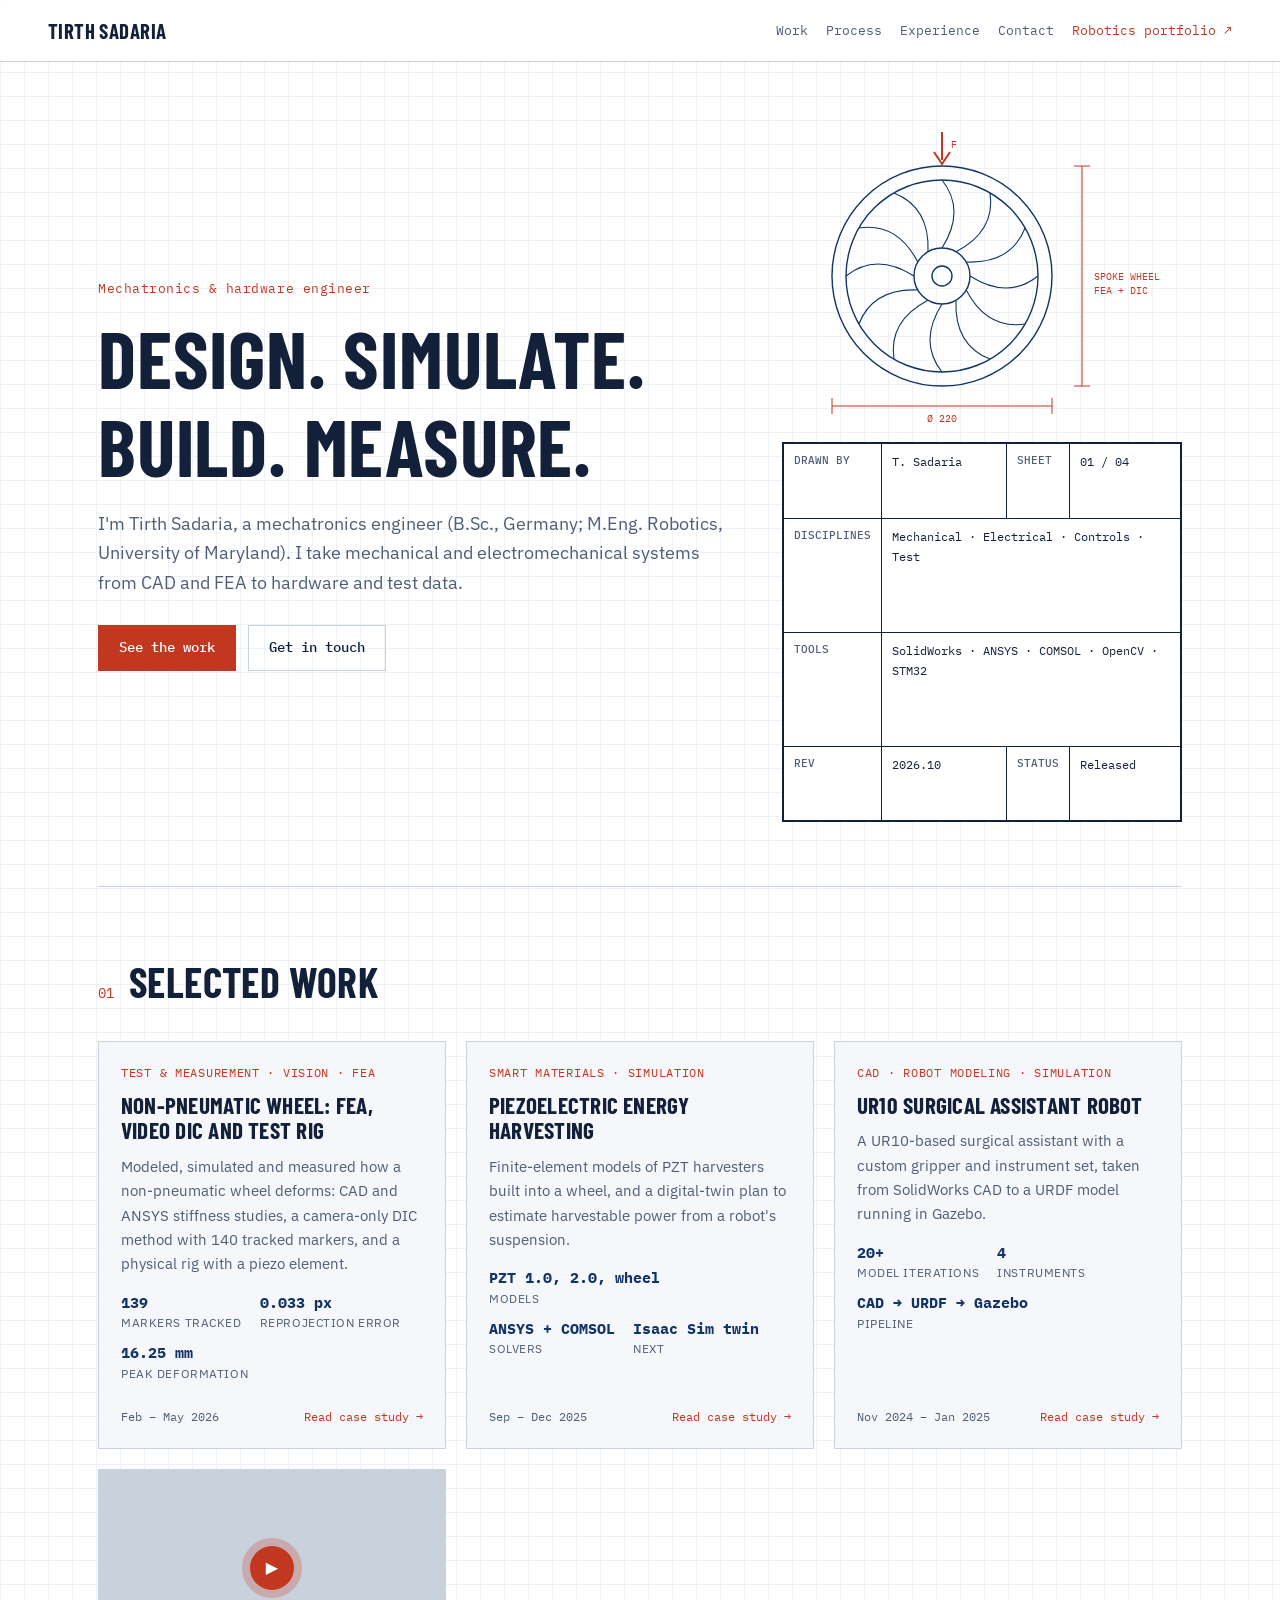
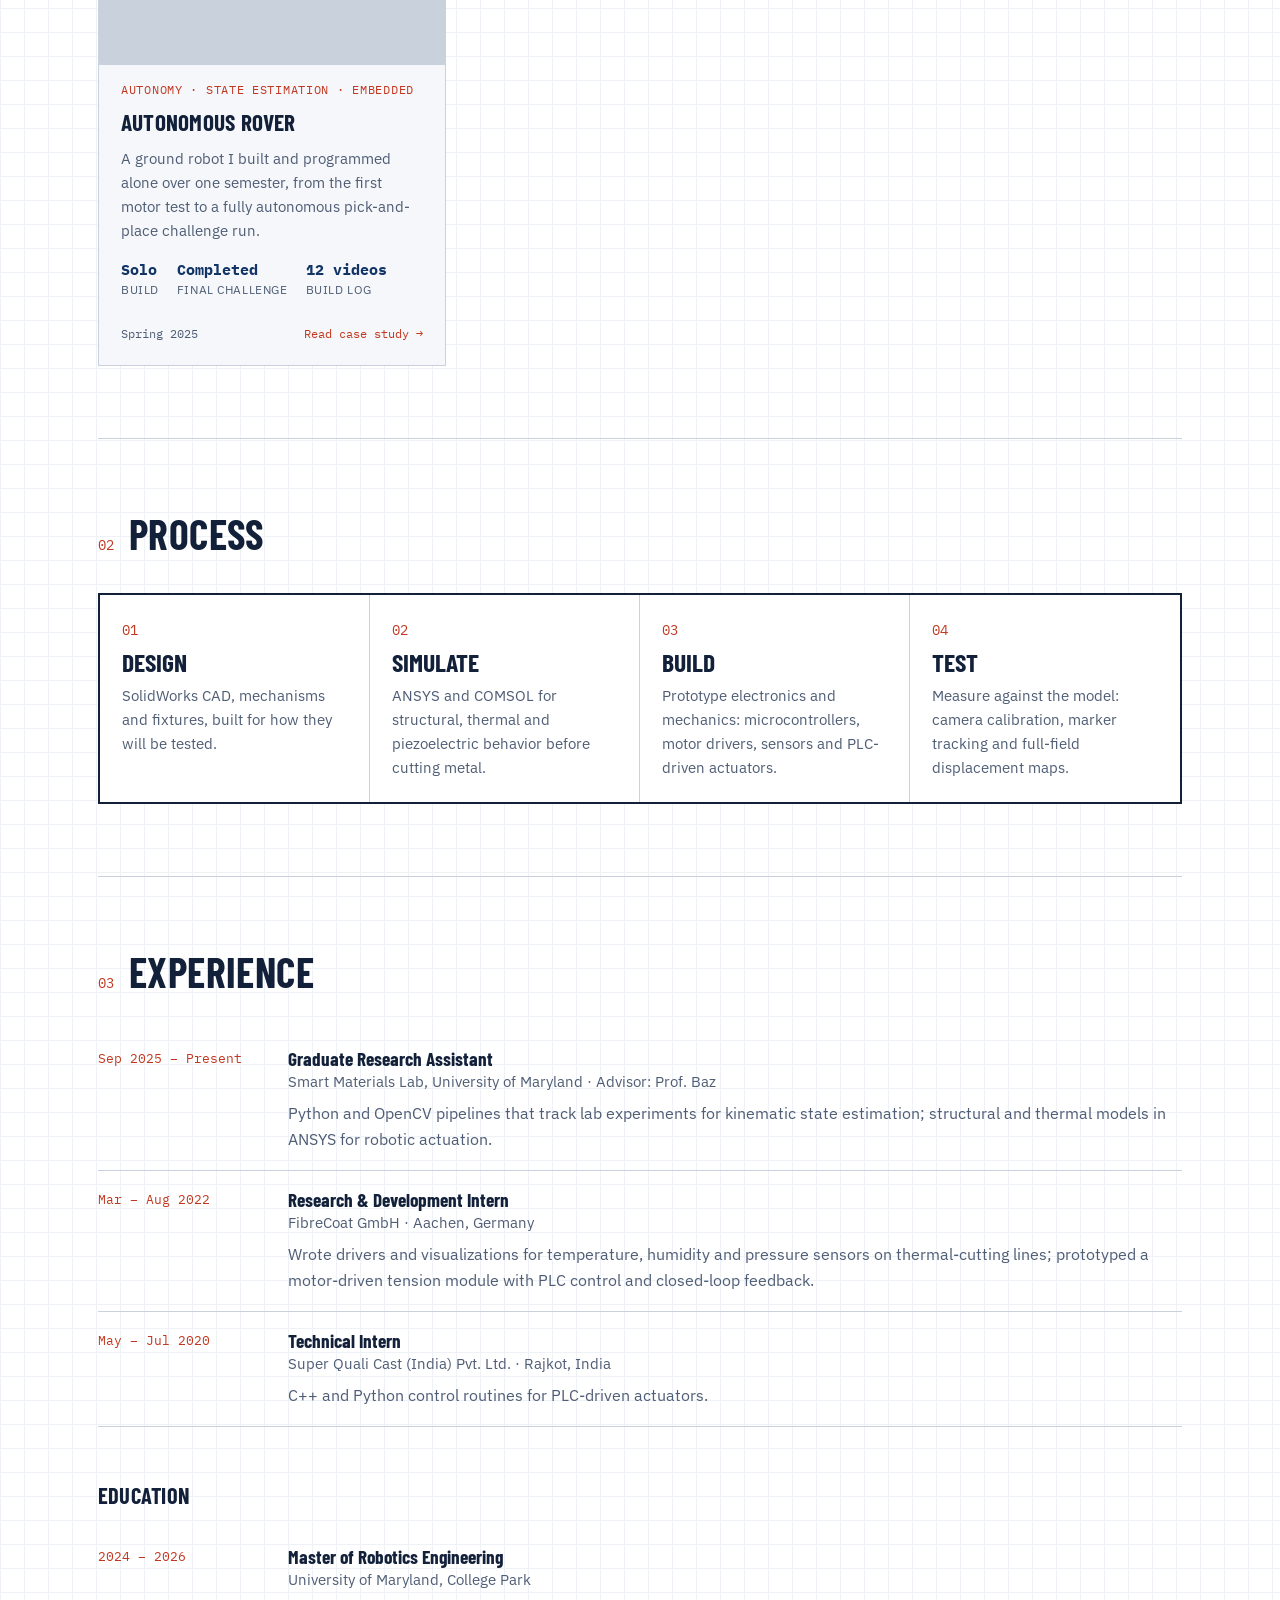
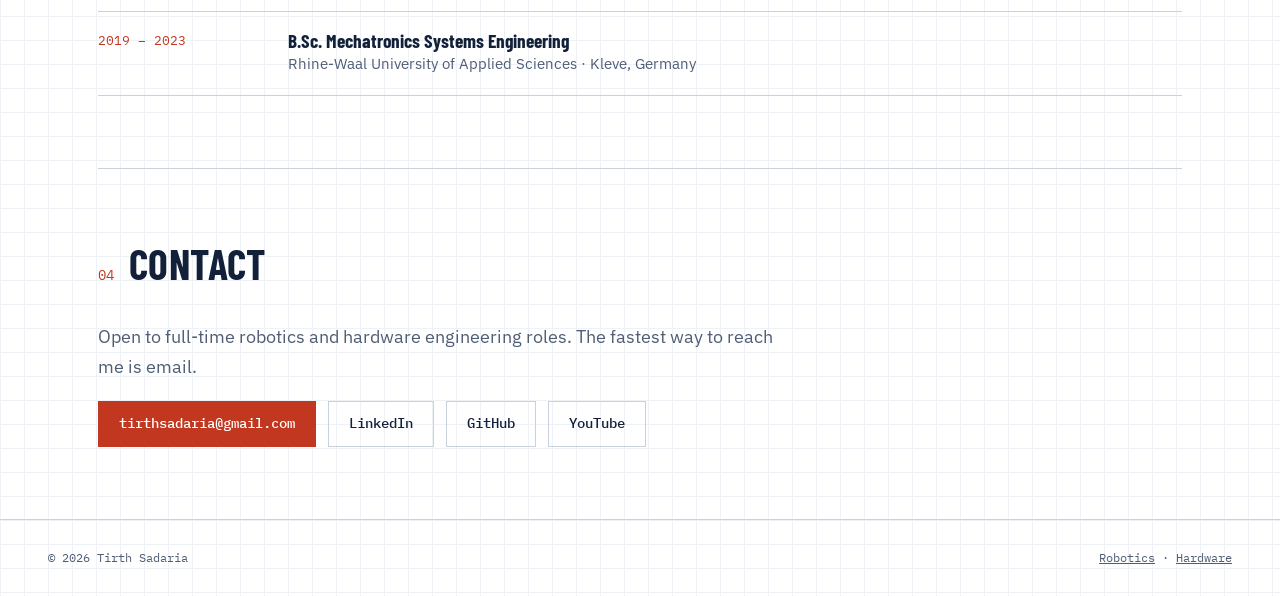
==== hardware/index.html @ b054f1eb "Launch robotics and hardware portfolio site Co-Authored-By: Claude Opus 5.5 (1M context) <noreply@an" ====
<!doctype html>
<html lang="en"><head><meta charset="utf-8"><meta name="viewport" content="width=device-width,initial-scale=1">
<title>Tirth Sadaria · Hardware Portfolio</title><meta name="description" content="Hardware portfolio of Tirth Sadaria: CAD, FEA, embedded systems, test and measurement.">
<meta property="og:title" content="Tirth Sadaria · Hardware Portfolio"><meta property="og:description" content="Hardware portfolio of Tirth Sadaria: CAD, FEA, embedded systems, test and measurement.">
<link rel="preconnect" href="https://fonts.googleapis.com"><link rel="preconnect" href="https://fonts.gstatic.com" crossorigin><link href="https://fonts.googleapis.com/css2?family=Space+Grotesk:wght@400;500;700&family=JetBrains+Mono:wght@400;500&family=Barlow+Condensed:wght@500;600;700&family=IBM+Plex+Sans:wght@400;500;600&family=IBM+Plex+Mono:wght@400;500&display=swap" rel="stylesheet"><link rel="stylesheet" href="../assets/site.css"></head>
<body class="t-h"><header class="nav"><a class="brand" href="../index.html">Tirth Sadaria</a><nav>
<a href="#work">Work</a><a href="#process">Process</a><a href="#experience">Experience</a><a href="#contact">Contact</a>
<a class="switch" href="../robotics/index.html">Robotics portfolio ↗</a></nav></header>
<main><section class="hero h-hero"><div class="hero-in">
<p class="eyebrow">Mechatronics & hardware engineer</p>
<h1>Design. Simulate.<br>Build. Measure.</h1>
<p class="lede">I'm Tirth Sadaria, a mechatronics engineer (B.Sc., Germany; M.Eng. Robotics, University of Maryland). I take mechanical and electromechanical systems from CAD and FEA to hardware and test data.</p>
<div class="hero-cta"><a class="btn" href="#work">See the work</a><a class="btn ghost" href="#contact">Get in touch</a></div></div>
<div class="hw-side"><svg class="bp" viewBox="0 0 400 300" aria-hidden="true"><g class="bp-draw"><circle cx="160" cy="150" r="110"/><circle cx="160" cy="150" r="96"/><circle cx="160" cy="150" r="28"/><circle cx="160" cy="150" r="10"/><path d="M188.0 150.0 Q225.8 174.0 256.0 150.0"/><path d="M184.2 164.0 Q204.9 203.7 243.1 198.0"/><path d="M174.0 174.2 Q172.1 218.9 208.0 233.1"/><path d="M160.0 178.0 Q136.0 215.8 160.0 246.0"/><path d="M146.0 174.2 Q106.3 194.9 112.0 233.1"/><path d="M135.8 164.0 Q91.1 162.1 76.9 198.0"/><path d="M132.0 150.0 Q94.2 126.0 64.0 150.0"/><path d="M135.8 136.0 Q115.1 96.3 76.9 102.0"/><path d="M146.0 125.8 Q147.9 81.1 112.0 66.9"/><path d="M160.0 122.0 Q184.0 84.2 160.0 54.0"/><path d="M174.0 125.8 Q213.7 105.1 208.0 66.9"/><path d="M184.2 136.0 Q228.9 137.9 243.1 102.0"/></g><g class="bp-dim"><path d="M50 280 H270 M50 272 V288 M270 272 V288"/><text x="160" y="296">Ø 220</text><path d="M300 40 V260 M292 40 H308 M292 260 H308"/><text x="312" y="154">SPOKE WHEEL</text><text x="312" y="168">FEA + DIC</text></g><g class="bp-load"><path d="M160 6 V34 M152 26 L160 38 L168 26"/><text x="172" y="22">F</text></g></svg><table class="titleblock" aria-label="Drawing title block"><tr><th>Drawn by</th><td>T. Sadaria</td><th>Sheet</th><td>01 / 04</td></tr><tr><th>Disciplines</th><td colspan="3">Mechanical · Electrical · Controls · Test</td></tr><tr><th>Tools</th><td colspan="3">SolidWorks · ANSYS · COMSOL · OpenCV · STM32</td></tr><tr><th>Rev</th><td>2026.10</td><th>Status</th><td>Released</td></tr></table></div></section>
<section id="work" class="sec"><h2 class="sec-h"><span>01</span>Selected work</h2><div class="grid"><a class="card rv" href="../projects/wheel-deformation-dic/index.html"><span class="card-kicker">Test &amp; measurement · Vision · FEA</span>
<h3>Non-Pneumatic Wheel: FEA, Video DIC and Test Rig</h3><p>Modeled, simulated and measured how a non-pneumatic wheel deforms: CAD and ANSYS stiffness studies, a camera-only DIC method with 140 tracked markers, and a physical rig with a piezo element.</p><ul class="metrics"><li><b class="num">140</b><span>Markers tracked</span></li><li><b class="num">0.033 px</b><span>Reprojection error</span></li><li><b class="num">16.35 mm</b><span>Peak deformation</span></li></ul><span class="card-foot">Feb – May 2026 <i>Read case study →</i></span></a><a class="card rv" href="../projects/piezo-energy-harvesting/index.html"><span class="card-kicker">Smart materials · Simulation</span>
<h3>Piezoelectric Energy Harvesting</h3><p>Finite-element models of PZT harvesters built into a wheel, and a digital-twin plan to estimate harvestable power from a robot&#x27;s suspension.</p><ul class="metrics"><li><b class="num">PZT 1.0, 2.0, wheel</b><span>Models</span></li><li><b class="num">ANSYS + COMSOL</b><span>Solvers</span></li><li><b class="num">Isaac Sim twin</b><span>Next</span></li></ul><span class="card-foot">Sep – Dec 2025 <i>Read case study →</i></span></a><a class="card rv" href="../projects/ur10-surgical-robot/index.html"><span class="card-kicker">CAD · Robot modeling · Simulation</span>
<h3>UR10 Surgical Assistant Robot</h3><p>A UR10-based surgical assistant with a custom gripper and instrument set, taken from SolidWorks CAD to a URDF model running in Gazebo.</p><ul class="metrics"><li><b class="num">20+</b><span>Model iterations</span></li><li><b class="num">4</b><span>Instruments</span></li><li><b class="num">CAD → URDF → Gazebo</b><span>Pipeline</span></li></ul><span class="card-foot">Nov 2024 – Jan 2025 <i>Read case study →</i></span></a><a class="card rv" href="../projects/autonomous-rover/index.html"><span class="card-media"><img src="https://i.ytimg.com/vi/HJKSBHcZo70/hqdefault.jpg" alt="" loading="lazy" onerror="this.remove()"><span class="play sm" aria-hidden="true">▶</span></span><span class="card-kicker">Autonomy · State estimation · Embedded</span>
<h3>Autonomous Rover</h3><p>A ground robot I built and programmed alone over one semester, from the first motor test to a fully autonomous pick-and-place challenge run.</p><ul class="metrics"><li><b class="num">Solo</b><span>Build</span></li><li><b class="num">Completed</b><span>Final challenge</span></li><li><b class="num">12 videos</b><span>Build log</span></li></ul><span class="card-foot">Spring 2025 <i>Read case study →</i></span></a></div></section>
<section id="process" class="sec"><h2 class="sec-h"><span>02</span>Process</h2><ol class="process"><li><span class="step-n">01</span><h4>Design</h4><p>SolidWorks CAD, mechanisms and fixtures, built for how they will be tested.</p></li><li><span class="step-n">02</span><h4>Simulate</h4><p>ANSYS and COMSOL for structural, thermal and piezoelectric behavior before cutting metal.</p></li><li><span class="step-n">03</span><h4>Build</h4><p>Prototype electronics and mechanics: microcontrollers, motor drivers, sensors and PLC-driven actuators.</p></li><li><span class="step-n">04</span><h4>Test</h4><p>Measure against the model: camera calibration, marker tracking and full-field displacement maps.</p></li></ol></section>
<section id="experience" class="sec"><h2 class="sec-h"><span>03</span>Experience</h2><ol class="timeline"><li><span class="when">Sep 2025 – Present</span><div><h4>Graduate Research Assistant</h4><span class="org">Smart Materials Lab, University of Maryland · Advisor: Prof. Baz</span><p>Python and OpenCV pipelines that track lab experiments for kinematic state estimation; structural and thermal models in ANSYS for robotic actuation.</p></div></li><li><span class="when">Mar – Aug 2022</span><div><h4>Research &amp; Development Intern</h4><span class="org">FibreCoat GmbH · Aachen, Germany</span><p>Wrote drivers and visualizations for temperature, humidity and pressure sensors on thermal-cutting lines; prototyped a motor-driven tension module with PLC control and closed-loop feedback.</p></div></li><li><span class="when">May – Jul 2020</span><div><h4>Technical Intern</h4><span class="org">Super Quali Cast (India) Pvt. Ltd. · Rajkot, India</span><p>C++ and Python control routines for PLC-driven actuators.</p></div></li></ol><h3 class="sub-h">Education</h3><ol class="timeline"><li><span class="when">2024 – 2026</span><div><h4>Master of Robotics Engineering</h4><span class="org">University of Maryland, College Park</span></div></li><li><span class="when">2019 – 2023</span><div><h4>B.Sc. Mechatronics Systems Engineering</h4><span class="org">Rhine-Waal University of Applied Sciences · Kleve, Germany</span></div></li></ol></section>
<section id="contact" class="sec contact"><h2 class="sec-h"><span>04</span>Contact</h2>
<p class="lede">Open to full-time robotics and hardware engineering roles. The fastest way to reach me is email.</p>
<div class="contact-links"><a class="btn" href="mailto:tirthsadaria@gmail.com">tirthsadaria@gmail.com</a><a class="btn ghost" href="https://www.linkedin.com/in/tirth-sadaria-8895b521a" target="_blank" rel="noopener">LinkedIn</a><a class="btn ghost" href="https://github.com/TirthSadaria" target="_blank" rel="noopener">GitHub</a><a class="btn ghost" href="https://www.youtube.com/@TirthMSadaria" target="_blank" rel="noopener">YouTube</a></div></section></main><footer class="foot"><span>© 2026 Tirth Sadaria</span><span><a href="../robotics/index.html">Robotics</a> · <a href="../hardware/index.html">Hardware</a></span></footer><script src="../assets/motion.js" defer></script></body></html>
---- assets/site.css ----
*,*::before,*::after{box-sizing:border-box}
html{scroll-behavior:smooth}
body{margin:0;line-height:1.6;-webkit-font-smoothing:antialiased;background:var(--bg);color:var(--fg);font-family:var(--body)}
img{max-width:100%;display:block}
a{color:inherit}
:focus-visible{outline:2px solid var(--accent);outline-offset:3px}
/* themes */
.t-r{--bg:#070B0F;--panel:#0E151C;--line:#1B2833;--fg:#E6EEF3;--muted:#93A7B5;--accent:#22D3EE;--accent2:#B6F23C;--on-accent:#04141A;--head:'Space Grotesk',system-ui,sans-serif;--body:'Space Grotesk',system-ui,sans-serif;--mono:'JetBrains Mono',ui-monospace,monospace;--radius:6px}
.t-h{--bg:#FFFFFF;--panel:#F5F7FA;--line:#C9D1DC;--fg:#12203A;--muted:#4F5D75;--accent:#C2371F;--accent2:#123466;--on-accent:#fff;--head:'Barlow Condensed',system-ui,sans-serif;--body:'IBM Plex Sans',system-ui,sans-serif;--mono:'IBM Plex Mono',ui-monospace,monospace;--radius:0px}
.t-h body,.t-h{background-image:linear-gradient(#EEF2F7 1px,transparent 1px),linear-gradient(90deg,#EEF2F7 1px,transparent 1px);background-size:24px 24px}
.t-l{--bg:#070B0F;--fg:#E6EEF3;--body:'Space Grotesk',system-ui,sans-serif;--accent:#22D3EE}
/* nav */
.nav{position:sticky;top:0;z-index:10;display:flex;justify-content:space-between;align-items:center;gap:16px;padding:14px clamp(16px,4vw,48px);background:color-mix(in srgb,var(--bg) 88%,transparent);backdrop-filter:blur(8px);border-bottom:1px solid var(--line);flex-wrap:wrap}
.brand{font-family:var(--head);font-weight:700;text-decoration:none;font-size:1.1rem;letter-spacing:.02em}
.t-h .brand{text-transform:uppercase;font-size:1.3rem}
.nav nav{display:flex;gap:18px;flex-wrap:wrap;font-family:var(--mono);font-size:.82rem}
.nav nav a{text-decoration:none;color:var(--muted)}
.nav nav a:hover{color:var(--accent)}
.nav .switch{color:var(--accent)!important}
main{max-width:1180px;margin:0 auto;padding:0 clamp(16px,4vw,48px)}
.eyebrow{font-family:var(--mono);font-size:.82rem;color:var(--accent);letter-spacing:.04em;margin:0 0 14px}
h1,h2,h3,h4{font-family:var(--head);line-height:1.1;margin:0}
.t-h h1,.t-h h2,.t-h h3{text-transform:uppercase;letter-spacing:.01em}
.lede{font-size:1.15rem;color:var(--muted);max-width:62ch}
/* hero */
.hero{position:relative;min-height:78vh;display:flex;align-items:center;gap:40px;padding:64px 0;flex-wrap:wrap}
.hero h1{font-size:clamp(2.6rem,7vw,5rem);margin-bottom:20px}
.hero-in{position:relative;z-index:1;flex:1 1 480px}
#lidar{position:absolute;inset:0;width:100%;height:100%;opacity:.8}
.hero-cta{display:flex;gap:12px;flex-wrap:wrap;margin-top:28px}
.btn{display:inline-block;padding:11px 20px;border-radius:var(--radius);background:var(--accent);color:var(--on-accent);text-decoration:none;font-family:var(--mono);font-size:.85rem;font-weight:500;border:1px solid var(--accent);overflow-wrap:anywhere}
.btn.ghost{background:transparent;color:var(--fg);border-color:var(--line)}
.btn.ghost:hover{border-color:var(--accent);color:var(--accent)}
.titleblock{flex:0 1 380px;border-collapse:collapse;font-family:var(--mono);font-size:.78rem;background:#fff;border:2px solid var(--fg)}
.titleblock th,.titleblock td{border:1px solid var(--fg);padding:8px 10px;text-align:left;vertical-align:top}
.titleblock th{font-weight:500;color:var(--muted);text-transform:uppercase;font-size:.68rem;width:1%;white-space:nowrap}
/* sections */
.sec{padding:72px 0;border-top:1px solid var(--line)}
.sec-h{font-size:clamp(1.8rem,4vw,2.6rem);margin-bottom:36px;display:flex;align-items:baseline;gap:14px}
.sec-h span{font-family:var(--mono);font-size:.85rem;color:var(--accent);font-weight:400}
.sub-h{font-size:1.4rem;margin:56px 0 20px}
.grid{display:grid;grid-template-columns:repeat(auto-fill,minmax(min(100%,340px),1fr));gap:20px}
.card{display:flex;flex-direction:column;gap:10px;padding:22px;background:var(--panel);border:1px solid var(--line);border-radius:var(--radius);text-decoration:none;transition:border-color .2s,transform .2s}
.card:hover{border-color:var(--accent);transform:translateY(-2px)}
.card h3{font-size:1.45rem}
.card p{margin:0;color:var(--muted);font-size:.95rem}
.card-media{display:block;aspect-ratio:16/9;margin:-22px -22px 6px;background:var(--line);overflow:hidden;border-radius:var(--radius) var(--radius) 0 0}
.card-media img{width:100%;height:100%;object-fit:cover}
.card-kicker{font-family:var(--mono);font-size:.74rem;color:var(--accent);text-transform:uppercase;letter-spacing:.06em}
.card-foot{margin-top:auto;display:flex;justify-content:space-between;gap:8px;font-family:var(--mono);font-size:.76rem;color:var(--muted);padding-top:10px}
.card-foot i{font-style:normal;color:var(--accent)}
.metrics{list-style:none;padding:0;margin:4px 0;display:flex;flex-wrap:wrap;gap:8px 18px}
.metrics li{display:flex;flex-direction:column}
.metrics b{font-family:var(--mono);font-size:.95rem;color:var(--accent2)}
.metrics span{font-size:.72rem;color:var(--muted);text-transform:uppercase;letter-spacing:.05em}
.metrics.big{border-top:1px solid var(--line);border-bottom:1px solid var(--line);padding:20px 0;margin:32px 0;gap:16px 40px}
.metrics.big b{font-size:1.5rem}
.mini-grid{list-style:none;padding:0;margin:0;display:grid;grid-template-columns:repeat(auto-fill,minmax(min(100%,300px),1fr));gap:16px}
.mini-grid li{padding:18px;border:1px dashed var(--line);border-radius:var(--radius)}
.mini-grid h4{font-size:1.15rem;margin:6px 0}
.mini-grid p{margin:0 0 8px;color:var(--muted);font-size:.9rem}
.mini-grid a{font-family:var(--mono);font-size:.78rem;color:var(--accent);margin-right:14px}
.timeline{list-style:none;padding:0;margin:0}
.timeline li{display:grid;grid-template-columns:170px 1fr;gap:20px;padding:18px 0;border-bottom:1px solid var(--line)}
.when{font-family:var(--mono);font-size:.82rem;color:var(--accent)}
.timeline h4{font-size:1.2rem}
.org{color:var(--muted);font-size:.92rem}
.timeline p{margin:6px 0 0;color:var(--muted)}
.stack{display:grid;gap:0}
.stack-row{display:grid;grid-template-columns:170px 1fr;gap:20px;padding:14px 0;border-bottom:1px solid var(--line)}
.stack-row span{font-family:var(--mono);color:var(--accent2);font-size:.85rem}
.stack-row p{margin:0}
.process{list-style:none;padding:0;margin:0;display:grid;grid-template-columns:repeat(auto-fit,minmax(min(100%,230px),1fr));border:2px solid var(--fg)}
.process li{padding:22px;border-right:1px solid var(--line);background:#fff}
.process li:last-child{border-right:0}
.step-n{font-family:var(--mono);color:var(--accent);font-size:.85rem}
.process h4{font-size:1.6rem;margin:6px 0 8px;text-transform:uppercase}
.process p{margin:0;color:var(--muted);font-size:.93rem}
.contact-links{display:flex;flex-wrap:wrap;gap:12px;margin-top:20px}
.foot{display:flex;justify-content:space-between;gap:12px;flex-wrap:wrap;padding:28px clamp(16px,4vw,48px);border-top:1px solid var(--line);font-family:var(--mono);font-size:.78rem;color:var(--muted)}
/* project page */
.p-main{max-width:860px;padding-top:56px}
.p-main h1{font-size:clamp(2.2rem,6vw,3.6rem);margin-bottom:16px}
.p-meta{font-family:var(--mono);font-size:.82rem;color:var(--muted)}
.p-hero-media{position:relative;display:block;aspect-ratio:16/9;background:var(--panel);border:1px solid var(--line);border-radius:var(--radius);overflow:hidden;margin-top:28px}
.p-hero-media img{width:100%;height:100%;object-fit:cover}
.play{position:absolute;inset:0;margin:auto;width:64px;height:64px;border-radius:50%;background:var(--accent);color:var(--on-accent);display:grid;place-items:center;font-size:1.4rem}
.p-sec{margin:40px 0}
.p-sec h2{font-size:1.5rem;margin-bottom:12px;color:var(--accent)}
.p-sec p,.steps li,.results li{font-size:1.05rem}
.steps,.results{padding-left:1.3em}
.steps li,.results li{margin-bottom:10px}
.tags{list-style:none;padding:0;display:flex;flex-wrap:wrap;gap:8px}
.tags li{font-family:var(--mono);font-size:.8rem;padding:5px 10px;border:1px solid var(--line);border-radius:var(--radius)}
.credit{font-size:.88rem;color:var(--muted)}
.p-links{display:flex;gap:12px;flex-wrap:wrap;margin:24px 0 40px}
.vids{display:grid;grid-template-columns:repeat(auto-fill,minmax(min(100%,190px),1fr));gap:14px}
.vid{text-decoration:none;font-size:.85rem}
.vid-img{position:relative;display:block;aspect-ratio:16/9;background:var(--panel);border:1px solid var(--line);border-radius:var(--radius);overflow:hidden}
.vid-img img{width:100%;height:100%;object-fit:cover}
.vid .play{width:36px;height:36px;font-size:.8rem}
.vid-cap{display:block;margin-top:6px;color:var(--muted)}
.p-next{border-top:1px solid var(--line);padding:48px 0}
.p-next h2{margin-bottom:20px}
/* landing */
.split{max-width:none;padding:0;min-height:100vh;display:grid;grid-template-columns:1fr 1fr;position:relative}
.half{display:flex;flex-direction:column;justify-content:flex-end;padding:clamp(24px,5vw,64px);padding-bottom:18vh;text-decoration:none;min-height:50vh;transition:filter .25s}
.half h2{font-size:clamp(2.6rem,7vw,5rem);margin:6px 0 10px}
.half p{max-width:34ch;margin:0 0 20px}
.half .go{font-family:'JetBrains Mono',monospace;font-size:.9rem}
.half-r{background:#070B0F radial-gradient(circle at 70% 30%,#0E2A33,transparent 60%);color:#E6EEF3;font-family:'Space Grotesk',sans-serif}
.half-r .eyebrow,.half-r .go{color:#22D3EE}.half-r p{color:#93A7B5}
.half-h{background:#fff;color:#12203A;font-family:'IBM Plex Sans',sans-serif;background-image:linear-gradient(#EEF2F7 1px,transparent 1px),linear-gradient(90deg,#EEF2F7 1px,transparent 1px);background-size:24px 24px}
.half-h h2{font-family:'Barlow Condensed',sans-serif;text-transform:uppercase}
.half-h .eyebrow,.half-h .go{color:#C2371F;font-family:'IBM Plex Mono',monospace}.half-h p{color:#4F5D75}
.half:hover{filter:brightness(1.08)}
.split-name{position:absolute;top:clamp(24px,6vh,64px);left:50%;transform:translateX(-50%);text-align:center;pointer-events:none;color:#E6EEF3;background:#070B0F;border:1px solid #1B2833;padding:18px 32px;border-radius:6px;width:max-content;max-width:calc(100% - 32px)}
.split-name h1{font-size:clamp(1.6rem,4vw,2.6rem);font-family:'Space Grotesk',sans-serif}
.split-name p{margin:6px 0 0;font-size:.95rem;opacity:.85}
.split-name a{pointer-events:auto}
@media (max-width:720px){
 .split{grid-template-columns:1fr}
 .split-name{position:static;transform:none;width:auto;max-width:none;border:0;border-radius:0;padding:40px 16px 8px}
 .half{min-height:42vh;padding-bottom:40px}
 .timeline li,.stack-row{grid-template-columns:1fr;gap:4px}
 .hero{min-height:auto}
 .process li{border-right:0;border-bottom:1px solid var(--line)}
}
@media (prefers-reduced-motion:reduce){html{scroll-behavior:auto}.card{transition:none}}
/* ---- motion & media ---- */
.js .rv{opacity:0;transform:translateY(18px);transition:opacity .6s ease,transform .6s ease}
.js .rv.in{opacity:1;transform:none}
.card.rv.in:hover{transform:translateY(-3px)}
.card-media{position:relative}
.card-media video,.p-hero-media video,.feed video,.g-item video{width:100%;height:100%;object-fit:cover;display:block;background:#000}
.live{position:absolute;top:10px;left:10px;font-family:'JetBrains Mono',monospace;font-size:.68rem;letter-spacing:.08em;color:#fff;background:rgba(0,0,0,.6);padding:3px 8px;border-radius:3px}
.live,.feed-top i{animation:blink 1.6s steps(2,start) infinite}
@keyframes blink{50%{opacity:.35}}
.play.sm{width:44px;height:44px;font-size:1rem}
.card:hover .play{transform:scale(1.1)}
.play{transition:transform .2s;box-shadow:0 0 0 8px color-mix(in srgb,var(--accent) 25%,transparent)}
.lyt{all:unset;cursor:pointer;position:relative;display:block;width:100%;aspect-ratio:16/9;background:var(--panel);border:1px solid var(--line);border-radius:var(--radius);overflow:hidden}
.lyt img{width:100%;height:100%;object-fit:cover;transition:transform .4s}
.lyt:hover img{transform:scale(1.04)}
.lyt:hover .play{transform:scale(1.12)}
.lyt:focus-visible{outline:2px solid var(--accent);outline-offset:3px}
.lyt-frame{width:100%;aspect-ratio:16/9;border:0;border-radius:var(--radius);display:block}
.p-hero-media{border:0;background:none;aspect-ratio:auto}
.p-hero-media.hud{position:relative;aspect-ratio:16/10;border:1px solid var(--line)}
.vid{margin:0}
.gallery{display:grid;grid-template-columns:repeat(auto-fill,minmax(min(100%,360px),1fr));gap:16px}
.g-item{margin:0}
.g-item video,.g-item img{aspect-ratio:16/10;object-fit:cover;width:100%;border:1px solid var(--line);border-radius:var(--radius);background:#fff}
.g-item figcaption{font-size:.85rem;color:var(--muted);margin-top:6px}
/* robotics hero feed */
.feed{position:relative;z-index:1;flex:0 1 440px;display:block;text-decoration:none;border:1px solid #22D3EE55;border-radius:6px;overflow:hidden;background:#000;box-shadow:0 0 60px #22D3EE22}
.feed video{aspect-ratio:16/10}
.feed::before,.feed::after{content:"";position:absolute;width:18px;height:18px;border:2px solid #B6F23C;z-index:2}
.feed::before{top:36px;left:8px;border-right:0;border-bottom:0}
.feed::after{bottom:36px;right:8px;border-left:0;border-top:0}
.feed-top,.feed-bot{display:flex;gap:10px;justify-content:space-between;font-family:'JetBrains Mono',monospace;font-size:.7rem;letter-spacing:.06em;color:#93A7B5;background:#0E151C;padding:7px 12px}
.feed-top i{font-style:normal;color:#ff4d4d}
.feed-bot b{color:#22D3EE}
.feed:hover{border-color:#22D3EE}
.eyebrow.typing::after{content:"▌";animation:blink .8s steps(2,start) infinite}
/* hardware hero blueprint */
.hw-side{flex:0 1 400px;display:flex;flex-direction:column;gap:16px;position:relative;z-index:1}
.bp{width:100%;height:auto;overflow:visible}
.bp-draw *{fill:none;stroke:#123466;stroke-width:1.4;stroke-dasharray:800;stroke-dashoffset:800;animation:draw 2.6s ease forwards}
.bp-draw path{stroke-width:1.1;animation-delay:.8s}
.bp-draw{transform-origin:160px 150px;animation:spin 60s linear 3.4s infinite}
.bp-dim *{stroke:#C2371F;stroke-width:1;fill:none;opacity:0;animation:fade .6s ease 2.4s forwards}
.bp-dim text,.bp-load text{fill:#C2371F;stroke:none;font-family:'IBM Plex Mono',monospace;font-size:10px;text-anchor:middle}
.bp-dim text[x="312"]{text-anchor:start}
.bp-load *{stroke:#C2371F;stroke-width:2;fill:none;animation:push 1.8s ease-in-out 3s infinite}
@keyframes draw{to{stroke-dashoffset:0}}
@keyframes spin{to{transform:rotate(360deg)}}
@keyframes fade{to{opacity:1}}
@keyframes push{50%{transform:translateY(6px)}}
.half-r{position:relative;overflow:hidden}
.half-r #lidar{position:absolute;inset:0;width:100%;height:100%;opacity:.6}
.half-r>*:not(canvas){position:relative}
@media (prefers-reduced-motion:reduce){.js .rv{opacity:1;transform:none;transition:none}.bp-draw *,.bp-dim *{animation:none;stroke-dashoffset:0;opacity:1}.bp-draw,.bp-load *,.live,.feed-top i{animation:none}}
.g-item video,.g-item img{height:auto}
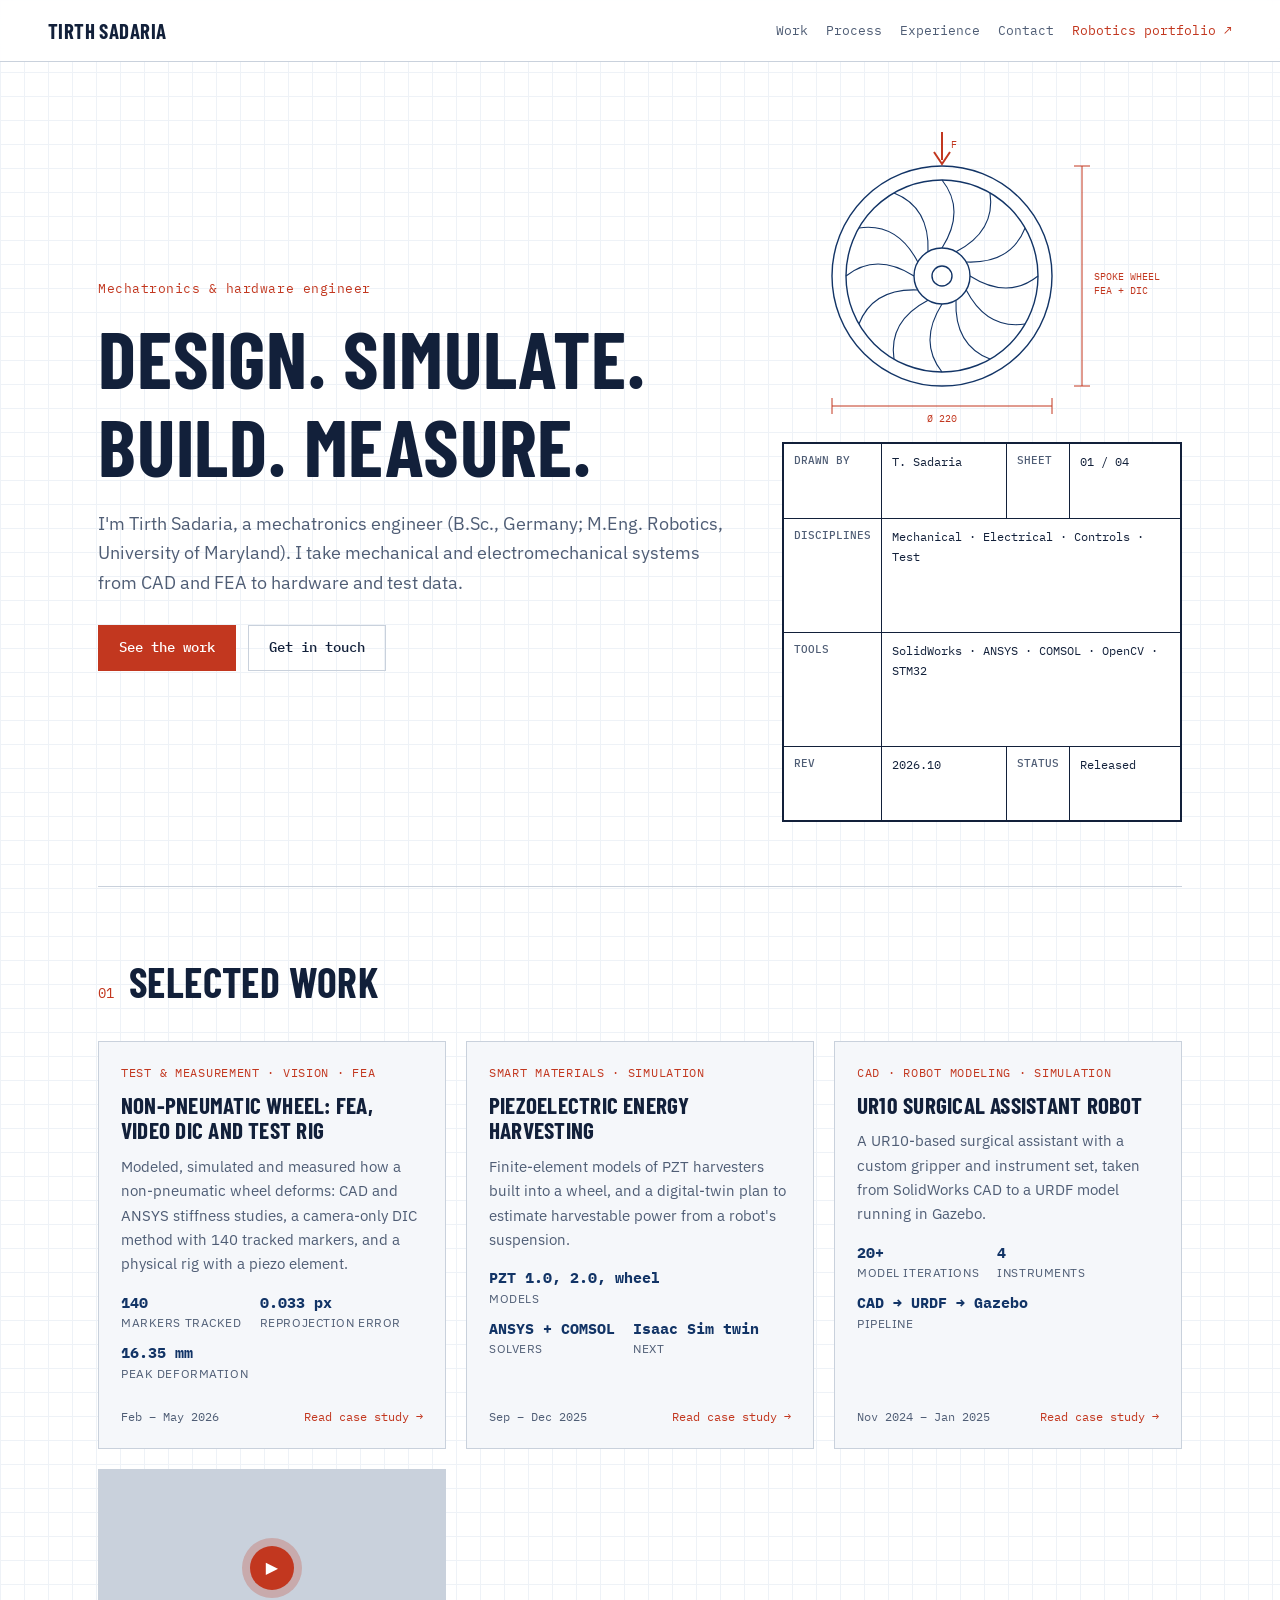
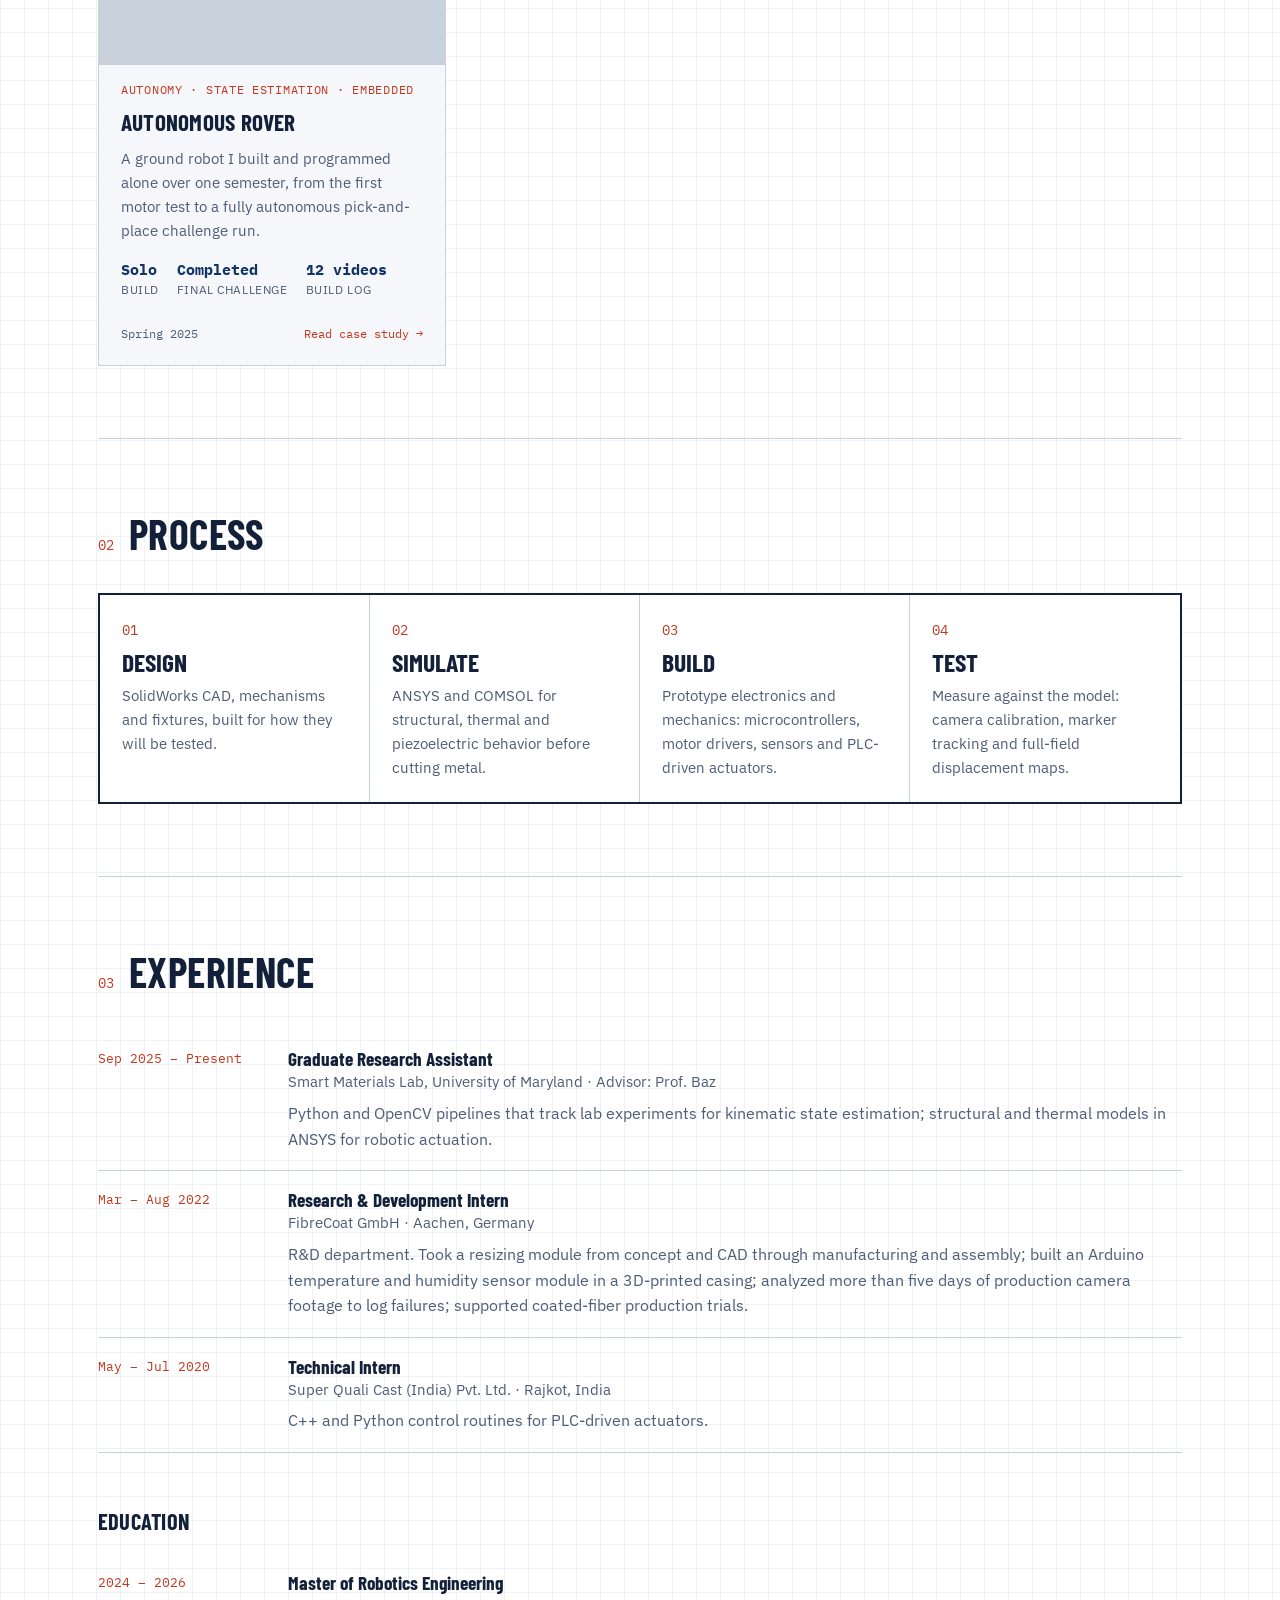
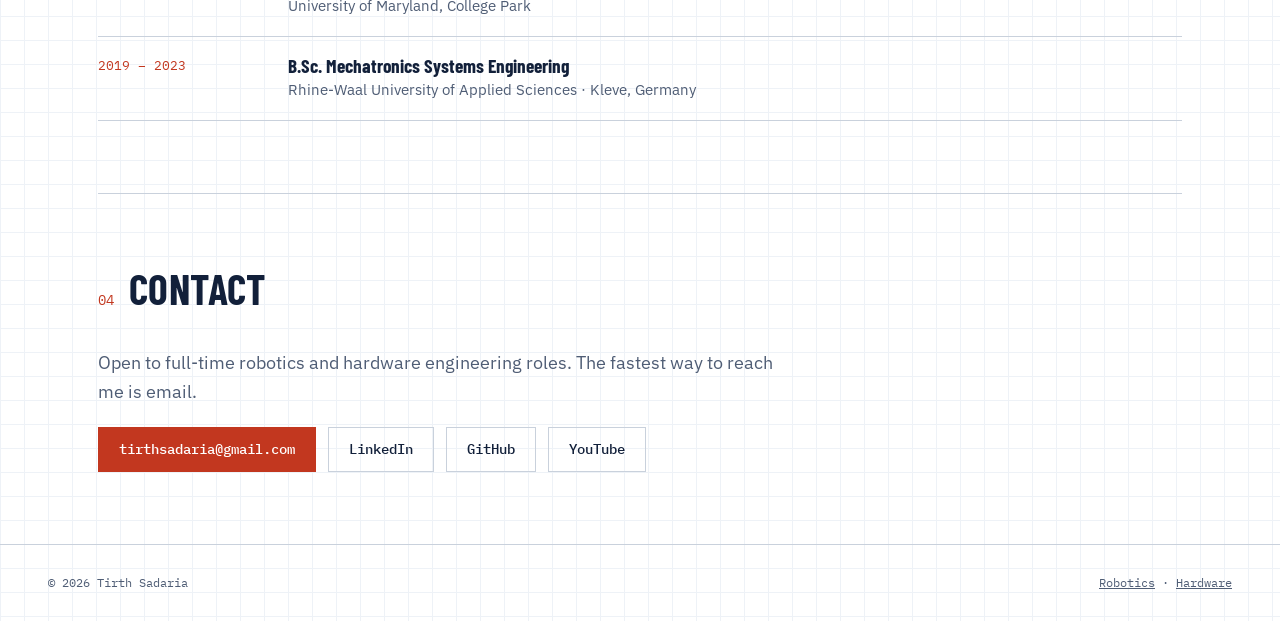
==== commit 8f007777: "Update FibreCoat internship details from certificate Co-Authored-By: Claude Opus 5.5 (1M context) <n" ====
--- a/hardware/index.html
+++ b/hardware/index.html
@@ -18,7 +18,7 @@
 <h3>UR10 Surgical Assistant Robot</h3><p>A UR10-based surgical assistant with a custom gripper and instrument set, taken from SolidWorks CAD to a URDF model running in Gazebo.</p><ul class="metrics"><li><b class="num">20+</b><span>Model iterations</span></li><li><b class="num">4</b><span>Instruments</span></li><li><b class="num">CAD → URDF → Gazebo</b><span>Pipeline</span></li></ul><span class="card-foot">Nov 2024 – Jan 2025 <i>Read case study →</i></span></a><a class="card rv" href="../projects/autonomous-rover/index.html"><span class="card-media"><img src="https://i.ytimg.com/vi/HJKSBHcZo70/hqdefault.jpg" alt="" loading="lazy" onerror="this.remove()"><span class="play sm" aria-hidden="true">▶</span></span><span class="card-kicker">Autonomy · State estimation · Embedded</span>
 <h3>Autonomous Rover</h3><p>A ground robot I built and programmed alone over one semester, from the first motor test to a fully autonomous pick-and-place challenge run.</p><ul class="metrics"><li><b class="num">Solo</b><span>Build</span></li><li><b class="num">Completed</b><span>Final challenge</span></li><li><b class="num">12 videos</b><span>Build log</span></li></ul><span class="card-foot">Spring 2025 <i>Read case study →</i></span></a></div></section>
 <section id="process" class="sec"><h2 class="sec-h"><span>02</span>Process</h2><ol class="process"><li><span class="step-n">01</span><h4>Design</h4><p>SolidWorks CAD, mechanisms and fixtures, built for how they will be tested.</p></li><li><span class="step-n">02</span><h4>Simulate</h4><p>ANSYS and COMSOL for structural, thermal and piezoelectric behavior before cutting metal.</p></li><li><span class="step-n">03</span><h4>Build</h4><p>Prototype electronics and mechanics: microcontrollers, motor drivers, sensors and PLC-driven actuators.</p></li><li><span class="step-n">04</span><h4>Test</h4><p>Measure against the model: camera calibration, marker tracking and full-field displacement maps.</p></li></ol></section>
-<section id="experience" class="sec"><h2 class="sec-h"><span>03</span>Experience</h2><ol class="timeline"><li><span class="when">Sep 2025 – Present</span><div><h4>Graduate Research Assistant</h4><span class="org">Smart Materials Lab, University of Maryland · Advisor: Prof. Baz</span><p>Python and OpenCV pipelines that track lab experiments for kinematic state estimation; structural and thermal models in ANSYS for robotic actuation.</p></div></li><li><span class="when">Mar – Aug 2022</span><div><h4>Research &amp; Development Intern</h4><span class="org">FibreCoat GmbH · Aachen, Germany</span><p>Wrote drivers and visualizations for temperature, humidity and pressure sensors on thermal-cutting lines; prototyped a motor-driven tension module with PLC control and closed-loop feedback.</p></div></li><li><span class="when">May – Jul 2020</span><div><h4>Technical Intern</h4><span class="org">Super Quali Cast (India) Pvt. Ltd. · Rajkot, India</span><p>C++ and Python control routines for PLC-driven actuators.</p></div></li></ol><h3 class="sub-h">Education</h3><ol class="timeline"><li><span class="when">2024 – 2026</span><div><h4>Master of Robotics Engineering</h4><span class="org">University of Maryland, College Park</span></div></li><li><span class="when">2019 – 2023</span><div><h4>B.Sc. Mechatronics Systems Engineering</h4><span class="org">Rhine-Waal University of Applied Sciences · Kleve, Germany</span></div></li></ol></section>
+<section id="experience" class="sec"><h2 class="sec-h"><span>03</span>Experience</h2><ol class="timeline"><li><span class="when">Sep 2025 – Present</span><div><h4>Graduate Research Assistant</h4><span class="org">Smart Materials Lab, University of Maryland · Advisor: Prof. Baz</span><p>Python and OpenCV pipelines that track lab experiments for kinematic state estimation; structural and thermal models in ANSYS for robotic actuation.</p></div></li><li><span class="when">Mar – Aug 2022</span><div><h4>Research &amp; Development Intern</h4><span class="org">FibreCoat GmbH · Aachen, Germany</span><p>R&amp;D department. Took a resizing module from concept and CAD through manufacturing and assembly; built an Arduino temperature and humidity sensor module in a 3D-printed casing; analyzed more than five days of production camera footage to log failures; supported coated-fiber production trials.</p></div></li><li><span class="when">May – Jul 2020</span><div><h4>Technical Intern</h4><span class="org">Super Quali Cast (India) Pvt. Ltd. · Rajkot, India</span><p>C++ and Python control routines for PLC-driven actuators.</p></div></li></ol><h3 class="sub-h">Education</h3><ol class="timeline"><li><span class="when">2024 – 2026</span><div><h4>Master of Robotics Engineering</h4><span class="org">University of Maryland, College Park</span></div></li><li><span class="when">2019 – 2023</span><div><h4>B.Sc. Mechatronics Systems Engineering</h4><span class="org">Rhine-Waal University of Applied Sciences · Kleve, Germany</span></div></li></ol></section>
 <section id="contact" class="sec contact"><h2 class="sec-h"><span>04</span>Contact</h2>
 <p class="lede">Open to full-time robotics and hardware engineering roles. The fastest way to reach me is email.</p>
 <div class="contact-links"><a class="btn" href="mailto:tirthsadaria@gmail.com">tirthsadaria@gmail.com</a><a class="btn ghost" href="https://www.linkedin.com/in/tirth-sadaria-8895b521a" target="_blank" rel="noopener">LinkedIn</a><a class="btn ghost" href="https://github.com/TirthSadaria" target="_blank" rel="noopener">GitHub</a><a class="btn ghost" href="https://www.youtube.com/@TirthMSadaria" target="_blank" rel="noopener">YouTube</a></div></section></main><footer class="foot"><span>© 2026 Tirth Sadaria</span><span><a href="../robotics/index.html">Robotics</a> · <a href="../hardware/index.html">Hardware</a></span></footer><script src="../assets/motion.js" defer></script></body></html>
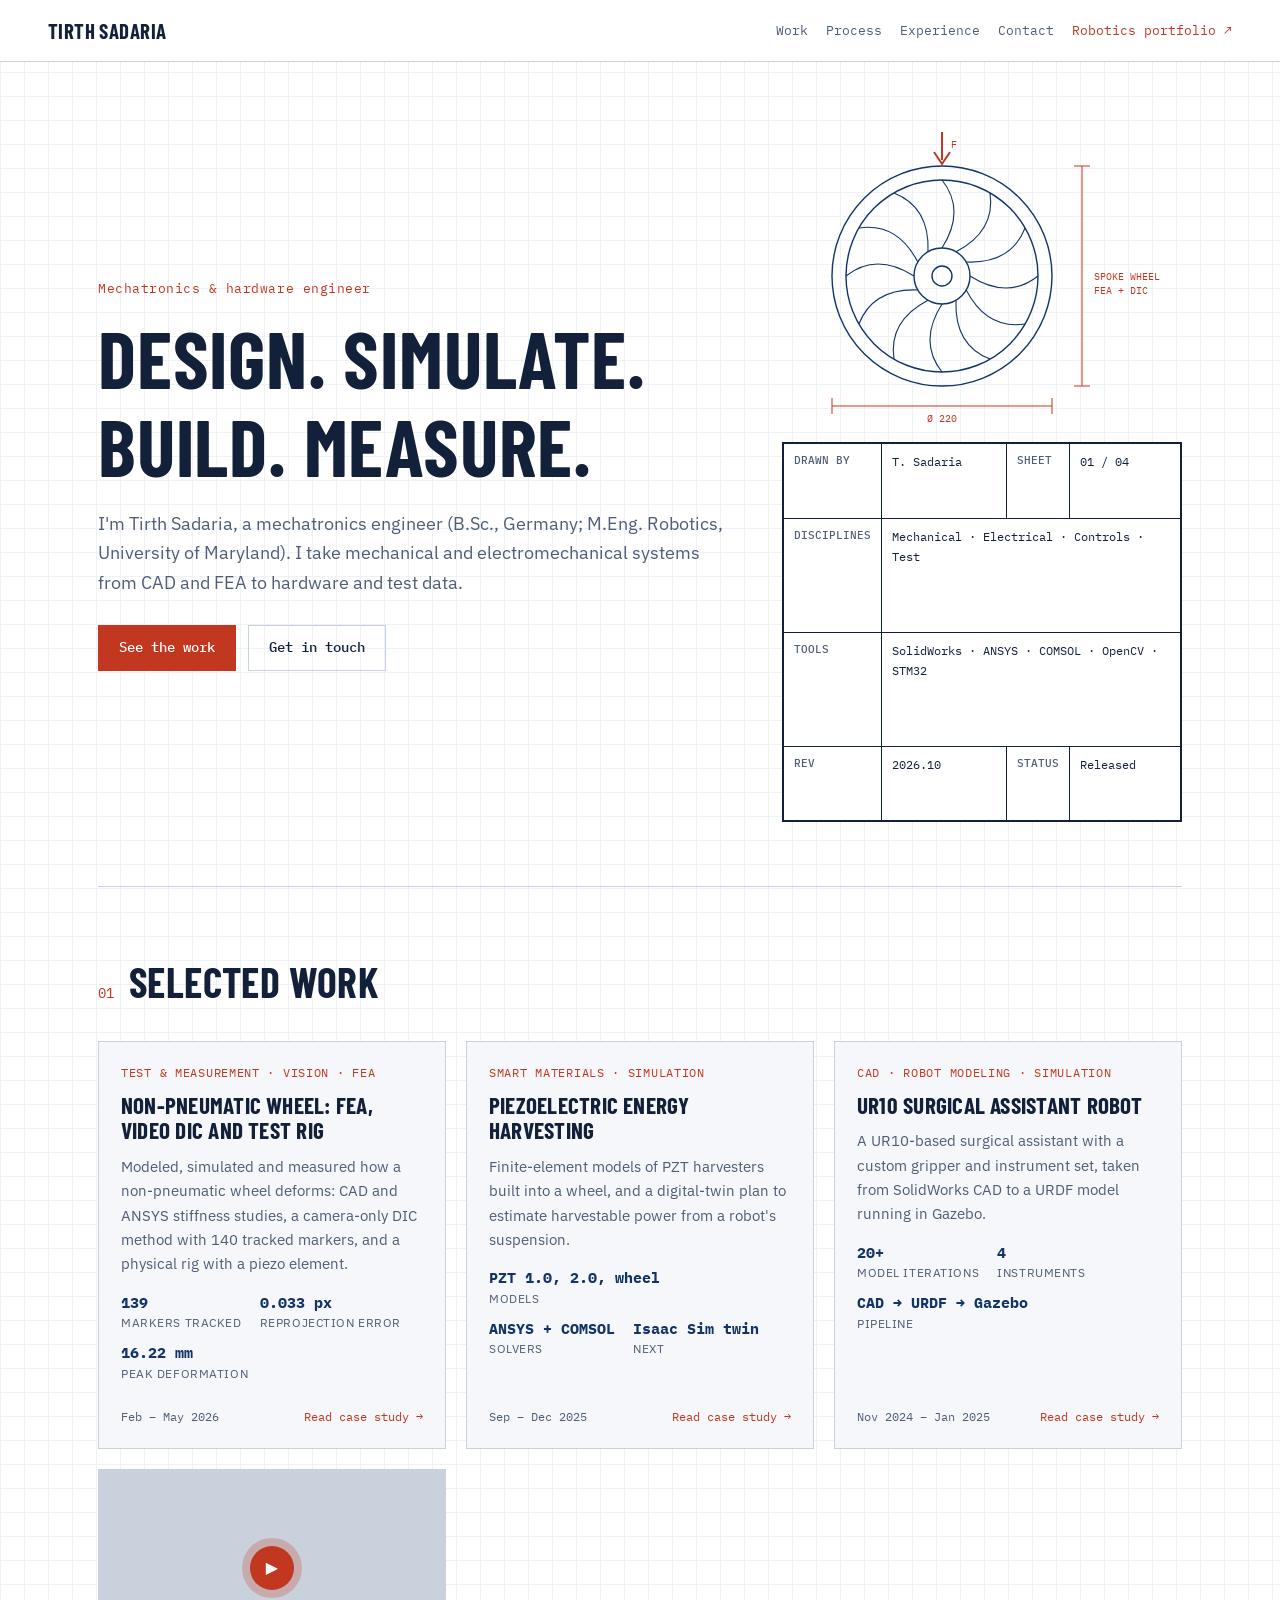
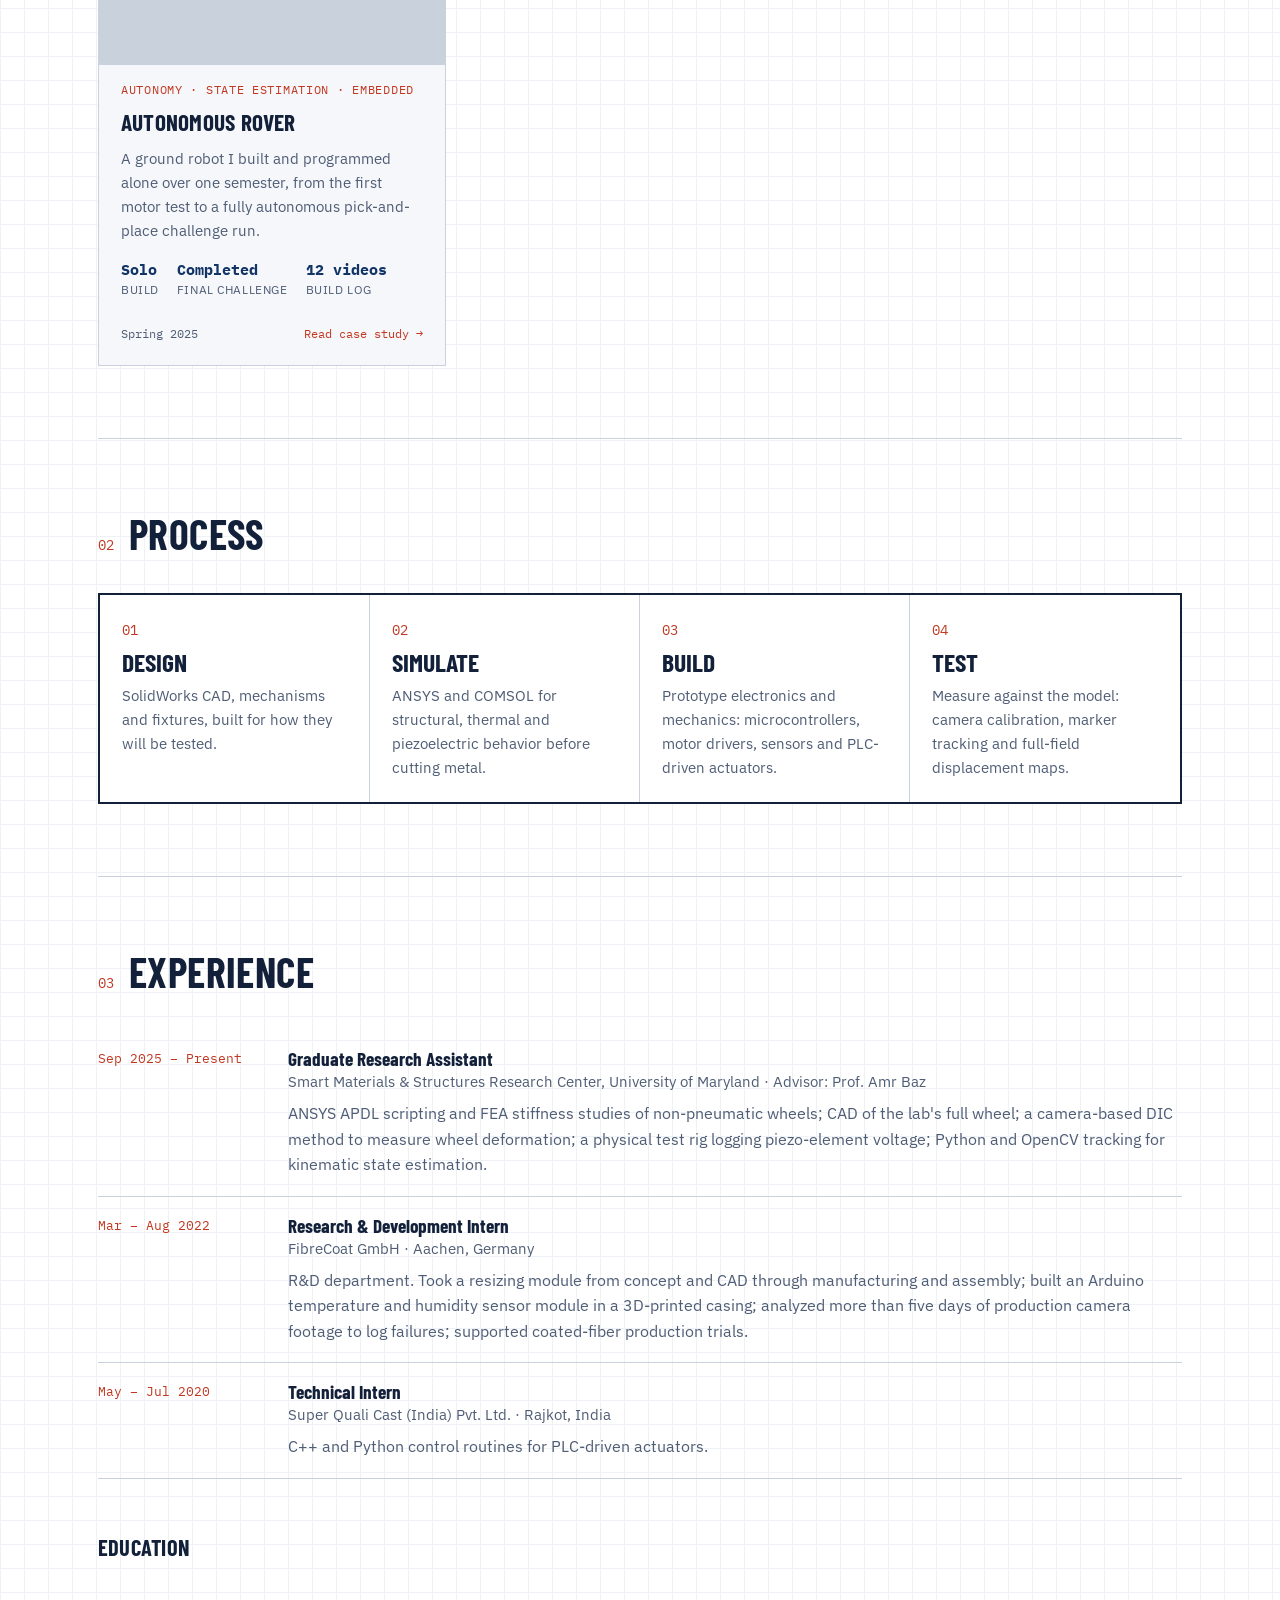
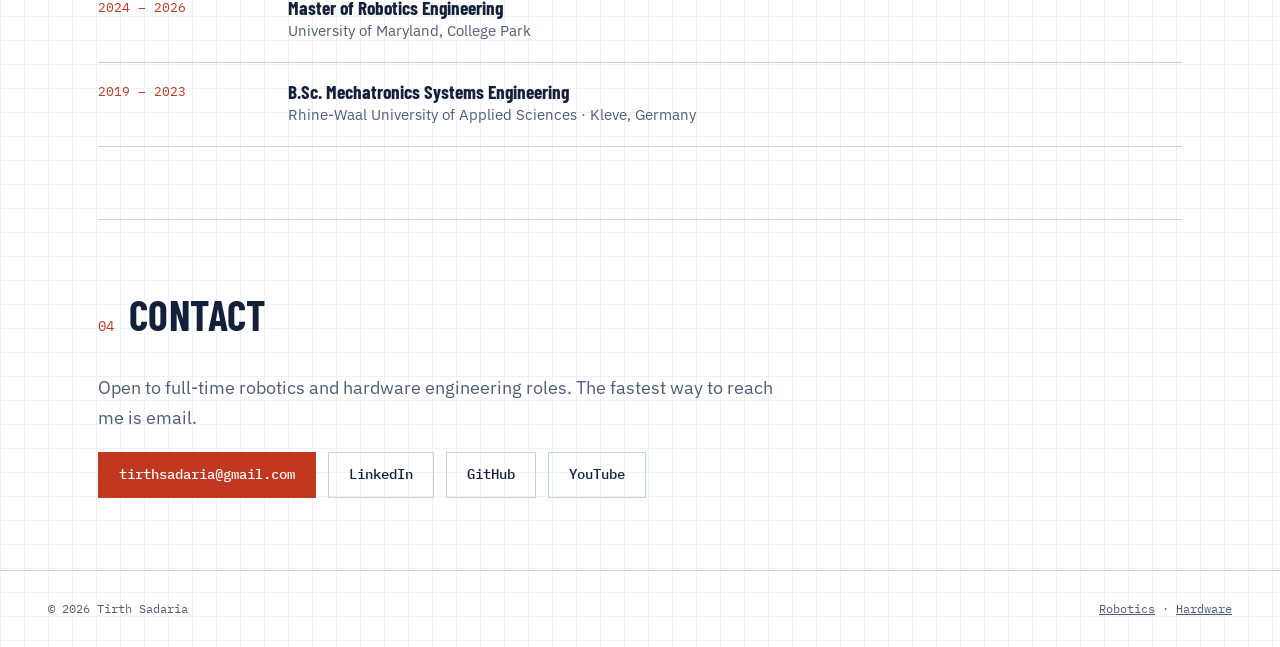
==== commit 251033cd: "Add sourced lab and VR project details Co-Authored-By: Claude Opus 5.5 (1M context) <noreply@anthrop" ====
--- a/hardware/index.html
+++ b/hardware/index.html
@@ -18,7 +18,7 @@
 <h3>UR10 Surgical Assistant Robot</h3><p>A UR10-based surgical assistant with a custom gripper and instrument set, taken from SolidWorks CAD to a URDF model running in Gazebo.</p><ul class="metrics"><li><b class="num">20+</b><span>Model iterations</span></li><li><b class="num">4</b><span>Instruments</span></li><li><b class="num">CAD → URDF → Gazebo</b><span>Pipeline</span></li></ul><span class="card-foot">Nov 2024 – Jan 2025 <i>Read case study →</i></span></a><a class="card rv" href="../projects/autonomous-rover/index.html"><span class="card-media"><img src="https://i.ytimg.com/vi/HJKSBHcZo70/hqdefault.jpg" alt="" loading="lazy" onerror="this.remove()"><span class="play sm" aria-hidden="true">▶</span></span><span class="card-kicker">Autonomy · State estimation · Embedded</span>
 <h3>Autonomous Rover</h3><p>A ground robot I built and programmed alone over one semester, from the first motor test to a fully autonomous pick-and-place challenge run.</p><ul class="metrics"><li><b class="num">Solo</b><span>Build</span></li><li><b class="num">Completed</b><span>Final challenge</span></li><li><b class="num">12 videos</b><span>Build log</span></li></ul><span class="card-foot">Spring 2025 <i>Read case study →</i></span></a></div></section>
 <section id="process" class="sec"><h2 class="sec-h"><span>02</span>Process</h2><ol class="process"><li><span class="step-n">01</span><h4>Design</h4><p>SolidWorks CAD, mechanisms and fixtures, built for how they will be tested.</p></li><li><span class="step-n">02</span><h4>Simulate</h4><p>ANSYS and COMSOL for structural, thermal and piezoelectric behavior before cutting metal.</p></li><li><span class="step-n">03</span><h4>Build</h4><p>Prototype electronics and mechanics: microcontrollers, motor drivers, sensors and PLC-driven actuators.</p></li><li><span class="step-n">04</span><h4>Test</h4><p>Measure against the model: camera calibration, marker tracking and full-field displacement maps.</p></li></ol></section>
-<section id="experience" class="sec"><h2 class="sec-h"><span>03</span>Experience</h2><ol class="timeline"><li><span class="when">Sep 2025 – Present</span><div><h4>Graduate Research Assistant</h4><span class="org">Smart Materials Lab, University of Maryland · Advisor: Prof. Baz</span><p>Python and OpenCV pipelines that track lab experiments for kinematic state estimation; structural and thermal models in ANSYS for robotic actuation.</p></div></li><li><span class="when">Mar – Aug 2022</span><div><h4>Research &amp; Development Intern</h4><span class="org">FibreCoat GmbH · Aachen, Germany</span><p>R&amp;D department. Took a resizing module from concept and CAD through manufacturing and assembly; built an Arduino temperature and humidity sensor module in a 3D-printed casing; analyzed more than five days of production camera footage to log failures; supported coated-fiber production trials.</p></div></li><li><span class="when">May – Jul 2020</span><div><h4>Technical Intern</h4><span class="org">Super Quali Cast (India) Pvt. Ltd. · Rajkot, India</span><p>C++ and Python control routines for PLC-driven actuators.</p></div></li></ol><h3 class="sub-h">Education</h3><ol class="timeline"><li><span class="when">2024 – 2026</span><div><h4>Master of Robotics Engineering</h4><span class="org">University of Maryland, College Park</span></div></li><li><span class="when">2019 – 2023</span><div><h4>B.Sc. Mechatronics Systems Engineering</h4><span class="org">Rhine-Waal University of Applied Sciences · Kleve, Germany</span></div></li></ol></section>
+<section id="experience" class="sec"><h2 class="sec-h"><span>03</span>Experience</h2><ol class="timeline"><li><span class="when">Sep 2025 – Present</span><div><h4>Graduate Research Assistant</h4><span class="org">Smart Materials &amp; Structures Research Center, University of Maryland · Advisor: Prof. Amr Baz</span><p>ANSYS APDL scripting and FEA stiffness studies of non-pneumatic wheels; CAD of the lab&#x27;s full wheel; a camera-based DIC method to measure wheel deformation; a physical test rig logging piezo-element voltage; Python and OpenCV tracking for kinematic state estimation.</p></div></li><li><span class="when">Mar – Aug 2022</span><div><h4>Research &amp; Development Intern</h4><span class="org">FibreCoat GmbH · Aachen, Germany</span><p>R&amp;D department. Took a resizing module from concept and CAD through manufacturing and assembly; built an Arduino temperature and humidity sensor module in a 3D-printed casing; analyzed more than five days of production camera footage to log failures; supported coated-fiber production trials.</p></div></li><li><span class="when">May – Jul 2020</span><div><h4>Technical Intern</h4><span class="org">Super Quali Cast (India) Pvt. Ltd. · Rajkot, India</span><p>C++ and Python control routines for PLC-driven actuators.</p></div></li></ol><h3 class="sub-h">Education</h3><ol class="timeline"><li><span class="when">2024 – 2026</span><div><h4>Master of Robotics Engineering</h4><span class="org">University of Maryland, College Park</span></div></li><li><span class="when">2019 – 2023</span><div><h4>B.Sc. Mechatronics Systems Engineering</h4><span class="org">Rhine-Waal University of Applied Sciences · Kleve, Germany</span></div></li></ol></section>
 <section id="contact" class="sec contact"><h2 class="sec-h"><span>04</span>Contact</h2>
 <p class="lede">Open to full-time robotics and hardware engineering roles. The fastest way to reach me is email.</p>
 <div class="contact-links"><a class="btn" href="mailto:tirthsadaria@gmail.com">tirthsadaria@gmail.com</a><a class="btn ghost" href="https://www.linkedin.com/in/tirth-sadaria-8895b521a" target="_blank" rel="noopener">LinkedIn</a><a class="btn ghost" href="https://github.com/TirthSadaria" target="_blank" rel="noopener">GitHub</a><a class="btn ghost" href="https://www.youtube.com/@TirthMSadaria" target="_blank" rel="noopener">YouTube</a></div></section></main><footer class="foot"><span>© 2026 Tirth Sadaria</span><span><a href="../robotics/index.html">Robotics</a> · <a href="../hardware/index.html">Hardware</a></span></footer><script src="../assets/motion.js" defer></script></body></html>
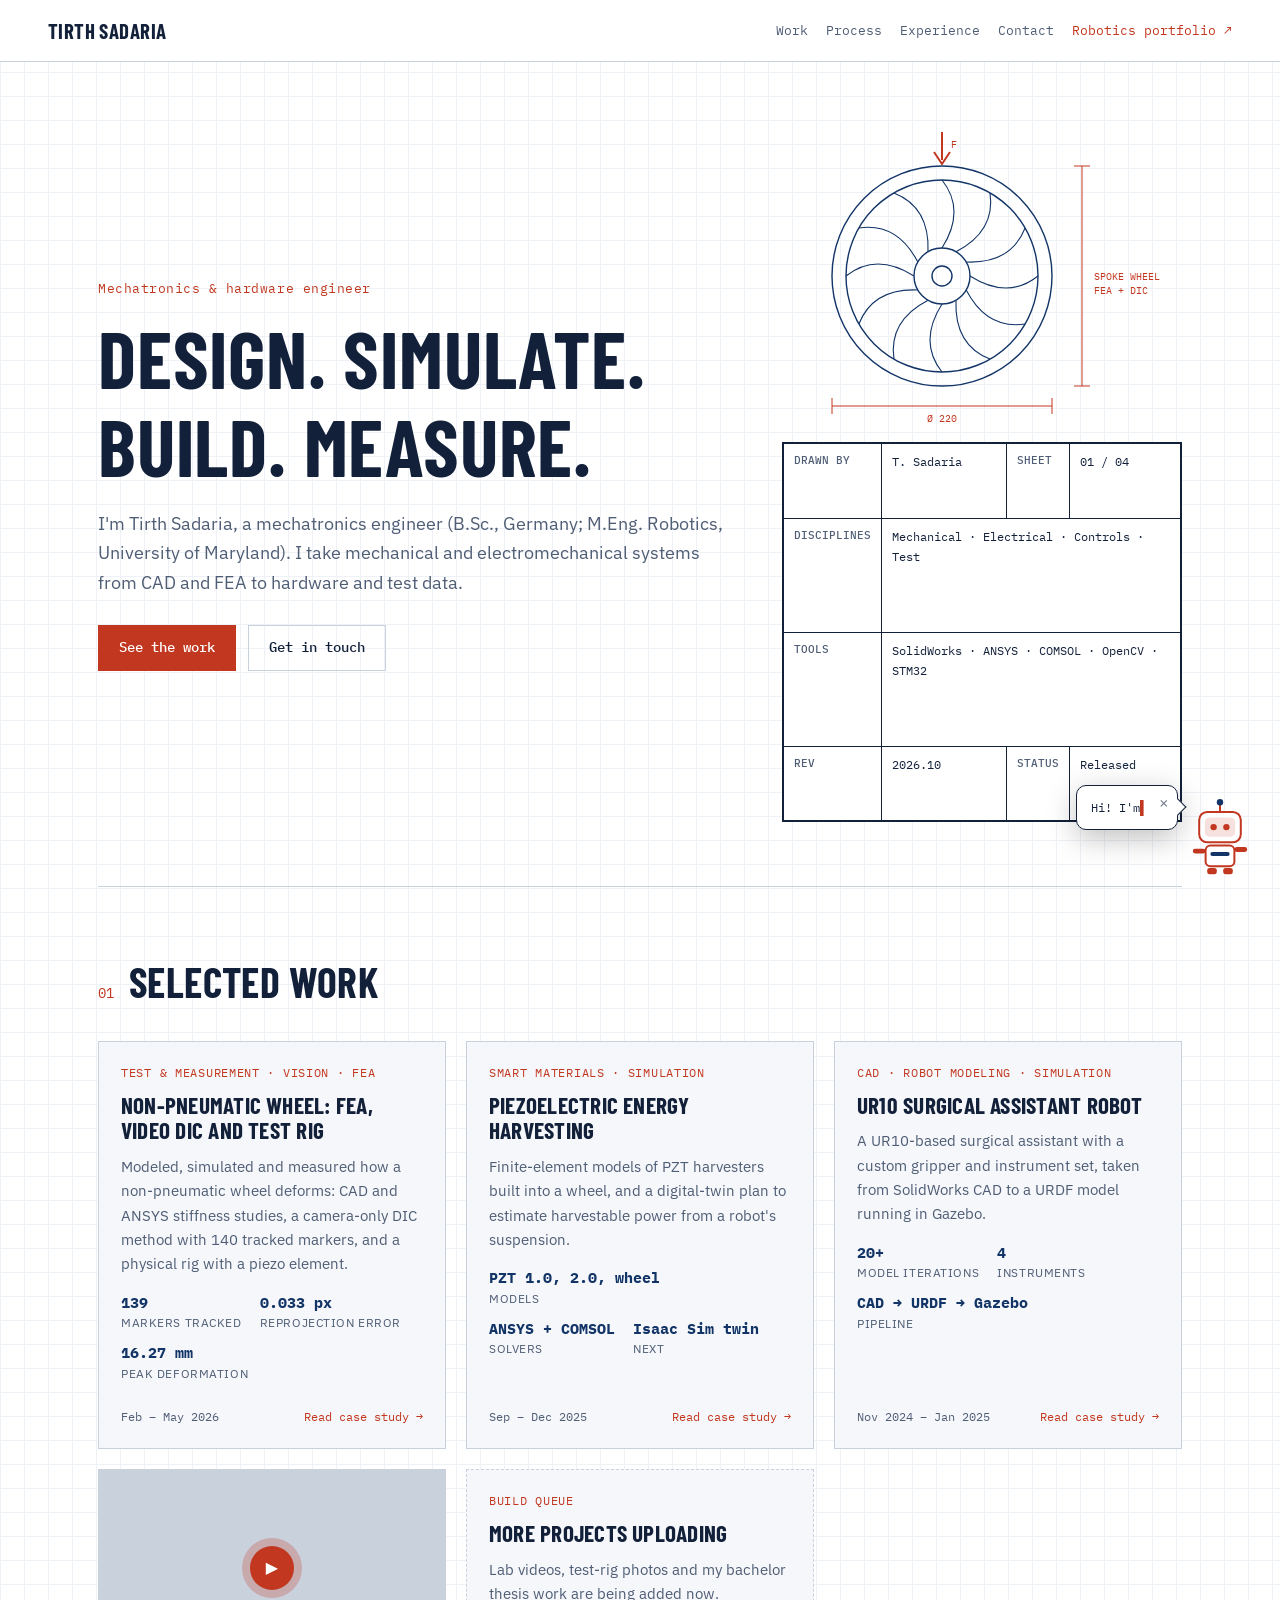
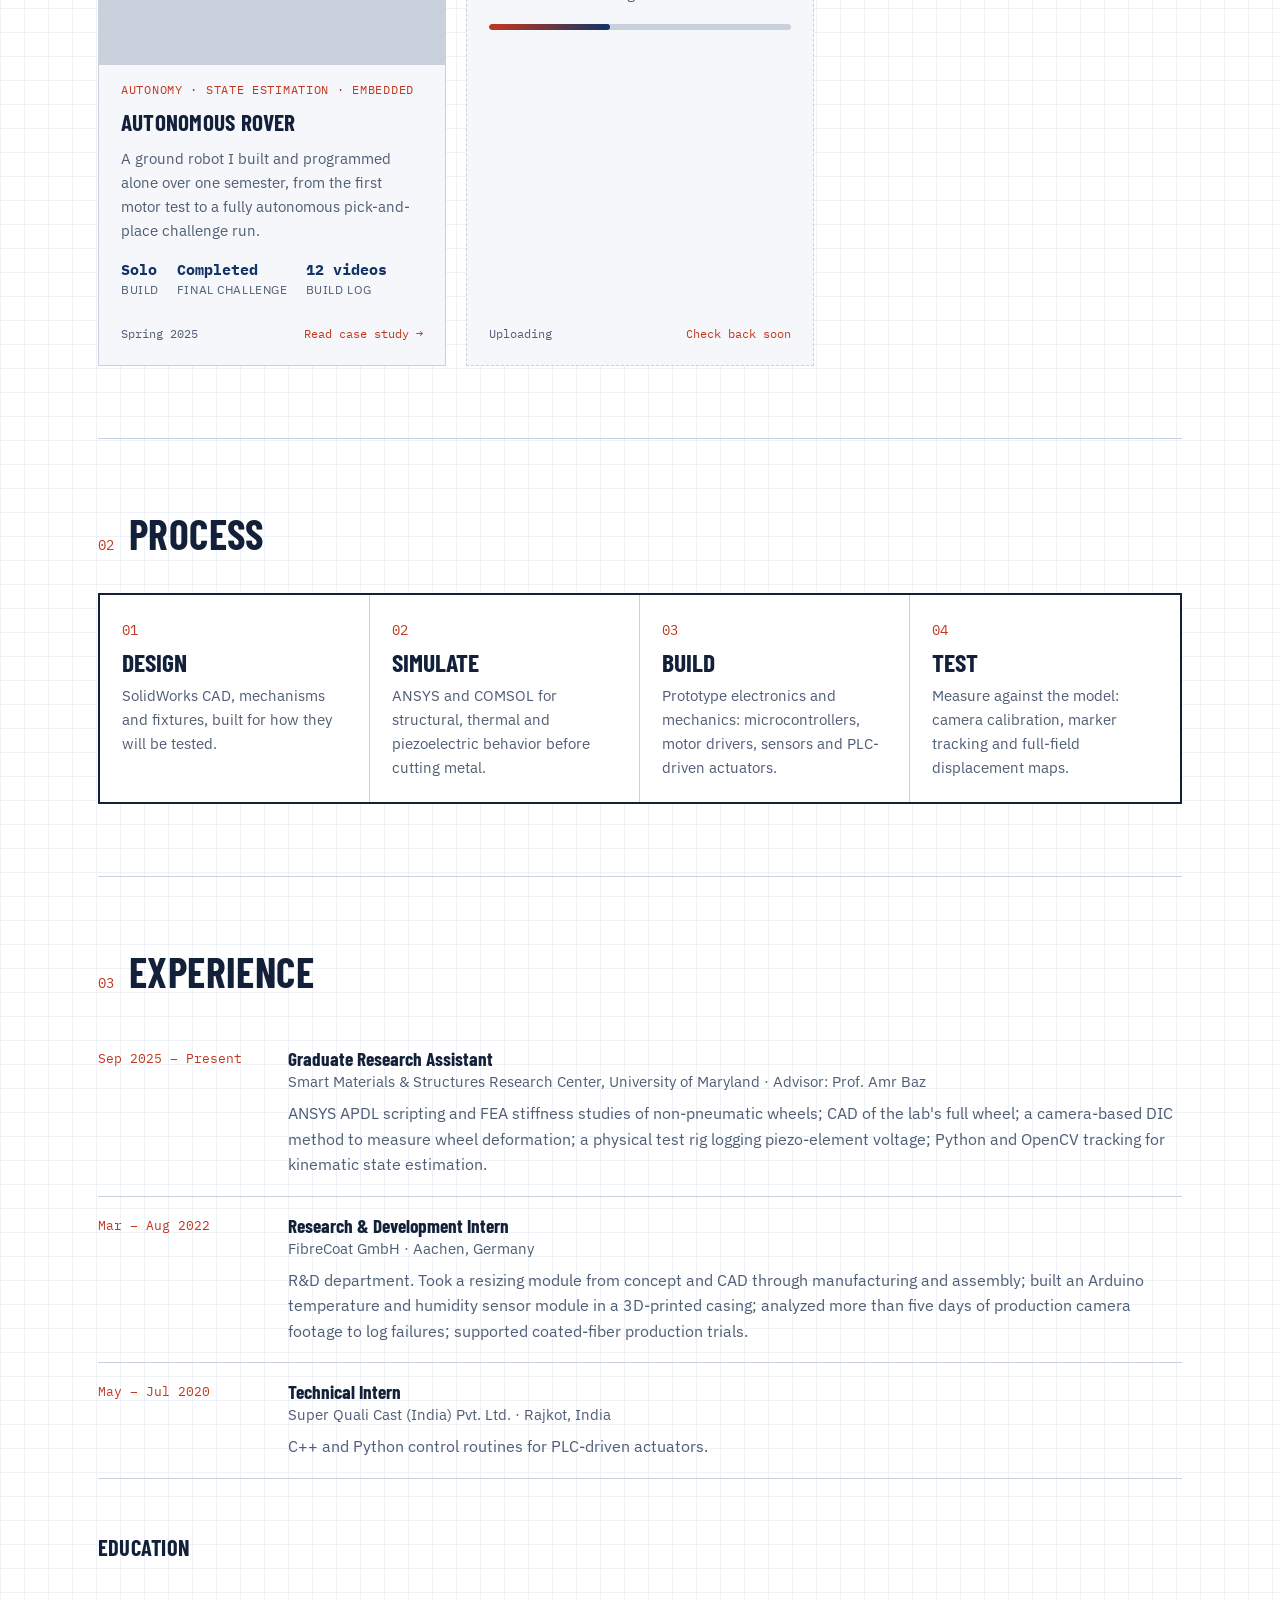
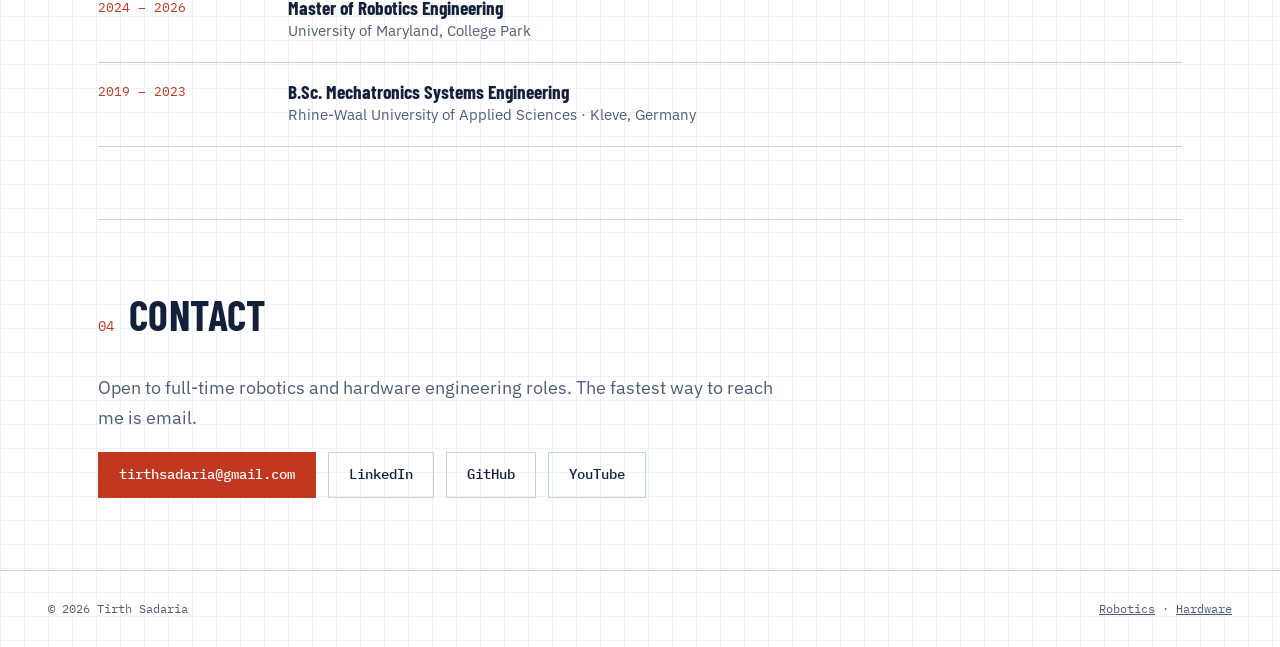
==== commit b842c225: "Add uploading robot and build-queue tile Co-Authored-By: Claude Opus 5.5 (1M context) <noreply@anthr" ====
--- a/hardware/index.html
+++ b/hardware/index.html
@@ -16,9 +16,10 @@
 <h3>Non-Pneumatic Wheel: FEA, Video DIC and Test Rig</h3><p>Modeled, simulated and measured how a non-pneumatic wheel deforms: CAD and ANSYS stiffness studies, a camera-only DIC method with 140 tracked markers, and a physical rig with a piezo element.</p><ul class="metrics"><li><b class="num">140</b><span>Markers tracked</span></li><li><b class="num">0.033 px</b><span>Reprojection error</span></li><li><b class="num">16.35 mm</b><span>Peak deformation</span></li></ul><span class="card-foot">Feb – May 2026 <i>Read case study →</i></span></a><a class="card rv" href="../projects/piezo-energy-harvesting/index.html"><span class="card-kicker">Smart materials · Simulation</span>
 <h3>Piezoelectric Energy Harvesting</h3><p>Finite-element models of PZT harvesters built into a wheel, and a digital-twin plan to estimate harvestable power from a robot&#x27;s suspension.</p><ul class="metrics"><li><b class="num">PZT 1.0, 2.0, wheel</b><span>Models</span></li><li><b class="num">ANSYS + COMSOL</b><span>Solvers</span></li><li><b class="num">Isaac Sim twin</b><span>Next</span></li></ul><span class="card-foot">Sep – Dec 2025 <i>Read case study →</i></span></a><a class="card rv" href="../projects/ur10-surgical-robot/index.html"><span class="card-kicker">CAD · Robot modeling · Simulation</span>
 <h3>UR10 Surgical Assistant Robot</h3><p>A UR10-based surgical assistant with a custom gripper and instrument set, taken from SolidWorks CAD to a URDF model running in Gazebo.</p><ul class="metrics"><li><b class="num">20+</b><span>Model iterations</span></li><li><b class="num">4</b><span>Instruments</span></li><li><b class="num">CAD → URDF → Gazebo</b><span>Pipeline</span></li></ul><span class="card-foot">Nov 2024 – Jan 2025 <i>Read case study →</i></span></a><a class="card rv" href="../projects/autonomous-rover/index.html"><span class="card-media"><img src="https://i.ytimg.com/vi/HJKSBHcZo70/hqdefault.jpg" alt="" loading="lazy" onerror="this.remove()"><span class="play sm" aria-hidden="true">▶</span></span><span class="card-kicker">Autonomy · State estimation · Embedded</span>
-<h3>Autonomous Rover</h3><p>A ground robot I built and programmed alone over one semester, from the first motor test to a fully autonomous pick-and-place challenge run.</p><ul class="metrics"><li><b class="num">Solo</b><span>Build</span></li><li><b class="num">Completed</b><span>Final challenge</span></li><li><b class="num">12 videos</b><span>Build log</span></li></ul><span class="card-foot">Spring 2025 <i>Read case study →</i></span></a></div></section>
+<h3>Autonomous Rover</h3><p>A ground robot I built and programmed alone over one semester, from the first motor test to a fully autonomous pick-and-place challenge run.</p><ul class="metrics"><li><b class="num">Solo</b><span>Build</span></li><li><b class="num">Completed</b><span>Final challenge</span></li><li><b class="num">12 videos</b><span>Build log</span></li></ul><span class="card-foot">Spring 2025 <i>Read case study →</i></span></a><div class="card pipe rv" aria-label="More projects coming"><span class="card-kicker">Build queue</span><h3>More projects uploading</h3><p>Lab videos, test-rig photos and my bachelor thesis work are being added now.</p><div class="pipe-bar" aria-hidden="true"><i></i></div><span class="card-foot"><span class="pipe-dots">Uploading</span><i>Check back soon</i></span></div></div></section>
 <section id="process" class="sec"><h2 class="sec-h"><span>02</span>Process</h2><ol class="process"><li><span class="step-n">01</span><h4>Design</h4><p>SolidWorks CAD, mechanisms and fixtures, built for how they will be tested.</p></li><li><span class="step-n">02</span><h4>Simulate</h4><p>ANSYS and COMSOL for structural, thermal and piezoelectric behavior before cutting metal.</p></li><li><span class="step-n">03</span><h4>Build</h4><p>Prototype electronics and mechanics: microcontrollers, motor drivers, sensors and PLC-driven actuators.</p></li><li><span class="step-n">04</span><h4>Test</h4><p>Measure against the model: camera calibration, marker tracking and full-field displacement maps.</p></li></ol></section>
 <section id="experience" class="sec"><h2 class="sec-h"><span>03</span>Experience</h2><ol class="timeline"><li><span class="when">Sep 2025 – Present</span><div><h4>Graduate Research Assistant</h4><span class="org">Smart Materials &amp; Structures Research Center, University of Maryland · Advisor: Prof. Amr Baz</span><p>ANSYS APDL scripting and FEA stiffness studies of non-pneumatic wheels; CAD of the lab&#x27;s full wheel; a camera-based DIC method to measure wheel deformation; a physical test rig logging piezo-element voltage; Python and OpenCV tracking for kinematic state estimation.</p></div></li><li><span class="when">Mar – Aug 2022</span><div><h4>Research &amp; Development Intern</h4><span class="org">FibreCoat GmbH · Aachen, Germany</span><p>R&amp;D department. Took a resizing module from concept and CAD through manufacturing and assembly; built an Arduino temperature and humidity sensor module in a 3D-printed casing; analyzed more than five days of production camera footage to log failures; supported coated-fiber production trials.</p></div></li><li><span class="when">May – Jul 2020</span><div><h4>Technical Intern</h4><span class="org">Super Quali Cast (India) Pvt. Ltd. · Rajkot, India</span><p>C++ and Python control routines for PLC-driven actuators.</p></div></li></ol><h3 class="sub-h">Education</h3><ol class="timeline"><li><span class="when">2024 – 2026</span><div><h4>Master of Robotics Engineering</h4><span class="org">University of Maryland, College Park</span></div></li><li><span class="when">2019 – 2023</span><div><h4>B.Sc. Mechatronics Systems Engineering</h4><span class="org">Rhine-Waal University of Applied Sciences · Kleve, Germany</span></div></li></ol></section>
 <section id="contact" class="sec contact"><h2 class="sec-h"><span>04</span>Contact</h2>
 <p class="lede">Open to full-time robotics and hardware engineering roles. The fastest way to reach me is email.</p>
-<div class="contact-links"><a class="btn" href="mailto:tirthsadaria@gmail.com">tirthsadaria@gmail.com</a><a class="btn ghost" href="https://www.linkedin.com/in/tirth-sadaria-8895b521a" target="_blank" rel="noopener">LinkedIn</a><a class="btn ghost" href="https://github.com/TirthSadaria" target="_blank" rel="noopener">GitHub</a><a class="btn ghost" href="https://www.youtube.com/@TirthMSadaria" target="_blank" rel="noopener">YouTube</a></div></section></main><footer class="foot"><span>© 2026 Tirth Sadaria</span><span><a href="../robotics/index.html">Robotics</a> · <a href="../hardware/index.html">Hardware</a></span></footer><script src="../assets/motion.js" defer></script></body></html>+<div class="contact-links"><a class="btn" href="mailto:tirthsadaria@gmail.com">tirthsadaria@gmail.com</a><a class="btn ghost" href="https://www.linkedin.com/in/tirth-sadaria-8895b521a" target="_blank" rel="noopener">LinkedIn</a><a class="btn ghost" href="https://github.com/TirthSadaria" target="_blank" rel="noopener">GitHub</a><a class="btn ghost" href="https://www.youtube.com/@TirthMSadaria" target="_blank" rel="noopener">YouTube</a></div></section></main><footer class="foot"><span>© 2026 Tirth Sadaria</span><span><a href="../robotics/index.html">Robotics</a> · <a href="../hardware/index.html">Hardware</a></span></footer><aside class="bot" id="bot" aria-label="Site update"><div class="bot-bubble" role="status"><button class="bot-x" type="button" aria-label="Dismiss">×</button><span class="bot-t" data-text="Hi! I'm still uploading more projects. New videos and case studies are on the way, so check back soon."></span></div>
+<button class="bot-fig" type="button" aria-label="Show update message"><svg viewBox="0 0 80 96" aria-hidden="true"><line class="bot-ant" x1="40" y1="4" x2="40" y2="16"/><circle class="bot-led" cx="40" cy="4" r="4"/><rect class="bot-head" x="14" y="16" width="52" height="38" rx="10"/><rect class="bot-face" x="21" y="23" width="38" height="24" rx="6"/><g class="bot-eyes"><circle cx="32" cy="35" r="4"/><circle cx="48" cy="35" r="4"/></g><rect class="bot-body" x="22" y="58" width="36" height="26" rx="6"/><rect class="bot-bar" x="28" y="66" width="24" height="5" rx="2.5"/><rect class="bot-fill" x="28" y="66" width="24" height="5" rx="2.5"/><g class="bot-arm"><rect x="58" y="60" width="16" height="6" rx="3"/></g><rect class="bot-arm-l" x="6" y="62" width="16" height="6" rx="3"/><rect class="bot-wheel" x="24" y="86" width="12" height="8" rx="3"/><rect class="bot-wheel" x="44" y="86" width="12" height="8" rx="3"/></svg></button></aside><script src="../assets/motion.js" defer></script></body></html>
--- a/assets/site.css
+++ b/assets/site.css
@@ -182,3 +182,38 @@
 .half-r>*:not(canvas){position:relative}
 @media (prefers-reduced-motion:reduce){.js .rv{opacity:1;transform:none;transition:none}.bp-draw *,.bp-dim *{animation:none;stroke-dashoffset:0;opacity:1}.bp-draw,.bp-load *,.live,.feed-top i{animation:none}}
 .g-item video,.g-item img{height:auto}
+/* ---- uploading robot ---- */
+.bot{position:fixed;right:clamp(12px,3vw,28px);bottom:clamp(12px,3vw,24px);z-index:50;display:flex;align-items:flex-end;gap:10px;font-family:'JetBrains Mono',ui-monospace,monospace;--bot:#22D3EE;--bot2:#B6F23C;--botbg:#0E151C;--botfg:#E6EEF3;--botline:#1B2833}
+.t-h .bot{--bot:#C2371F;--bot2:#123466;--botbg:#fff;--botfg:#12203A;--botline:#12203A;font-family:'IBM Plex Mono',ui-monospace,monospace}
+.bot-bubble{position:relative;max-width:min(260px,calc(100vw - 120px));background:var(--botbg);color:var(--botfg);border:1px solid var(--botline);border-radius:10px;padding:12px 30px 12px 14px;font-size:.78rem;line-height:1.5;box-shadow:0 8px 30px rgba(0,0,0,.25);margin-bottom:46px;opacity:0;transform:translateY(8px) scale(.96);transform-origin:bottom right;transition:opacity .35s,transform .35s;pointer-events:none}
+.bot.open .bot-bubble{opacity:1;transform:none;pointer-events:auto}
+.bot-bubble::after{content:"";position:absolute;right:-7px;bottom:16px;width:12px;height:12px;background:var(--botbg);border-right:1px solid var(--botline);border-top:1px solid var(--botline);transform:rotate(45deg)}
+.bot-t.typing::after{content:"▌";color:var(--bot);animation:blink .8s steps(2,start) infinite}
+.bot-x{all:unset;cursor:pointer;position:absolute;top:4px;right:8px;font-size:1rem;color:var(--botfg);opacity:.6}
+.bot-x:hover{opacity:1}
+.bot-fig{all:unset;cursor:pointer;width:64px;height:77px;display:block;animation:hover 3s ease-in-out infinite}
+.bot-fig:focus-visible,.bot-x:focus-visible{outline:2px solid var(--bot);outline-offset:3px;border-radius:6px}
+.bot-fig svg{width:100%;height:100%;overflow:visible}
+.bot-head,.bot-body{fill:var(--botbg);stroke:var(--bot);stroke-width:2.5}
+.bot-face{fill:var(--bot);opacity:.15}
+.bot-eyes circle{fill:var(--bot);transform-box:fill-box;transform-origin:center;animation:eyes 4s infinite}
+.bot-ant{stroke:var(--bot);stroke-width:2.5}
+.bot-led{fill:var(--bot2);animation:blink 1.2s steps(2,start) infinite}
+.bot-bar{fill:var(--bot);opacity:.2}
+.bot-fill{fill:var(--bot2);transform-box:fill-box;transform-origin:left;animation:fill 2.4s ease-in-out infinite}
+.bot-arm rect,.bot-arm-l,.bot-wheel{fill:var(--bot)}
+.bot-arm{transform-box:fill-box;transform-origin:0% 50%;animation:wave 2.4s ease-in-out infinite}
+@keyframes hover{50%{transform:translateY(-5px)}}
+@keyframes eyes{0%,92%,100%{transform:scaleY(1)}95%{transform:scaleY(.1)}}
+@keyframes fill{0%{transform:scaleX(.05)}70%{transform:scaleX(1)}100%{transform:scaleX(1);opacity:0}}
+@keyframes wave{0%,60%,100%{transform:rotate(0)}15%{transform:rotate(-35deg)}30%{transform:rotate(10deg)}45%{transform:rotate(-35deg)}}
+/* build-queue tile */
+.pipe{border-style:dashed;cursor:default}
+.pipe:hover{transform:none}
+.pipe-bar{height:6px;border-radius:3px;background:var(--line);overflow:hidden;margin:8px 0 2px}
+.pipe-bar i{display:block;height:100%;width:40%;background:linear-gradient(90deg,var(--accent),var(--accent2));border-radius:3px;animation:slide 1.8s ease-in-out infinite}
+@keyframes slide{0%{transform:translateX(-100%)}100%{transform:translateX(260%)}}
+.pipe-dots::after{content:"";animation:dots 1.5s steps(4,end) infinite}
+@keyframes dots{0%{content:""}25%{content:"."}50%{content:".."}75%{content:"..."}}
+@media (max-width:520px){.bot-fig{width:52px;height:62px}.bot-bubble{margin-bottom:38px;font-size:.74rem}}
+@media (prefers-reduced-motion:reduce){.bot-fig,.bot-eyes circle,.bot-led,.bot-fill,.bot-arm,.pipe-bar i{animation:none}}
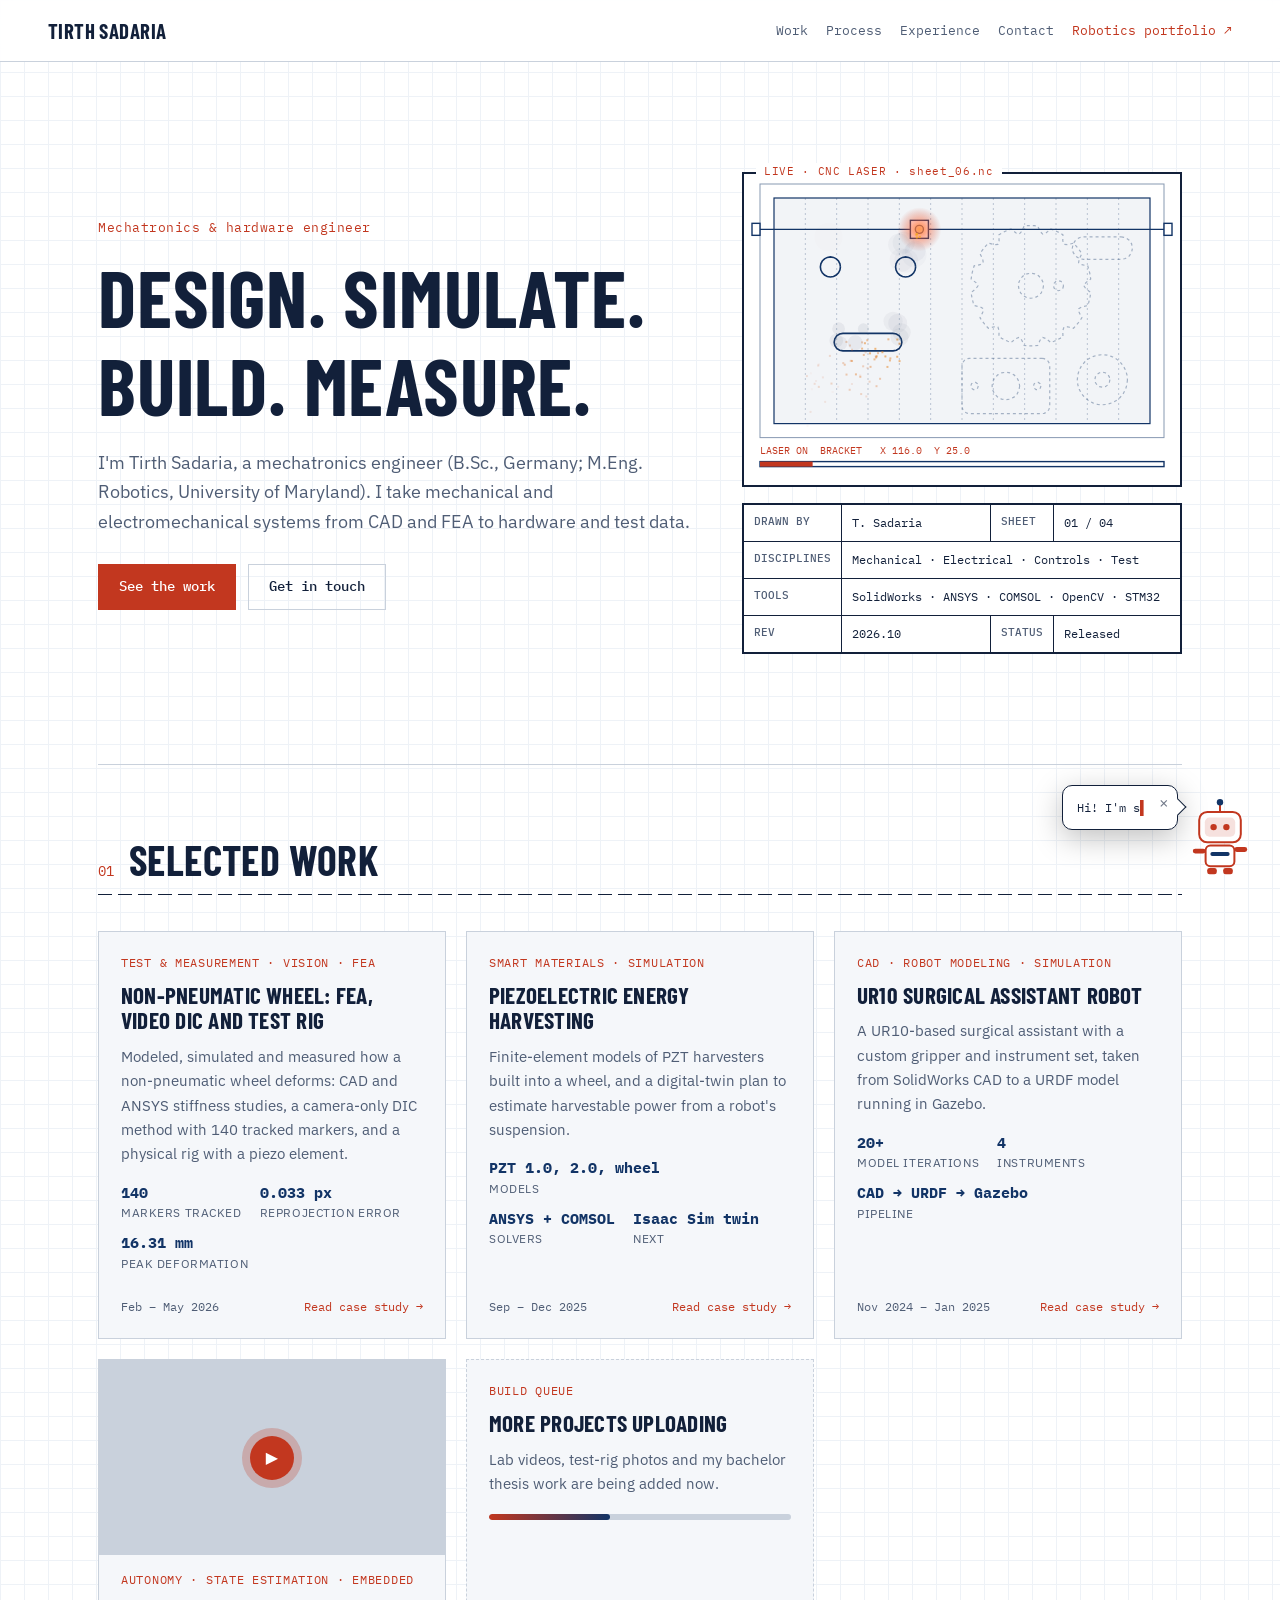
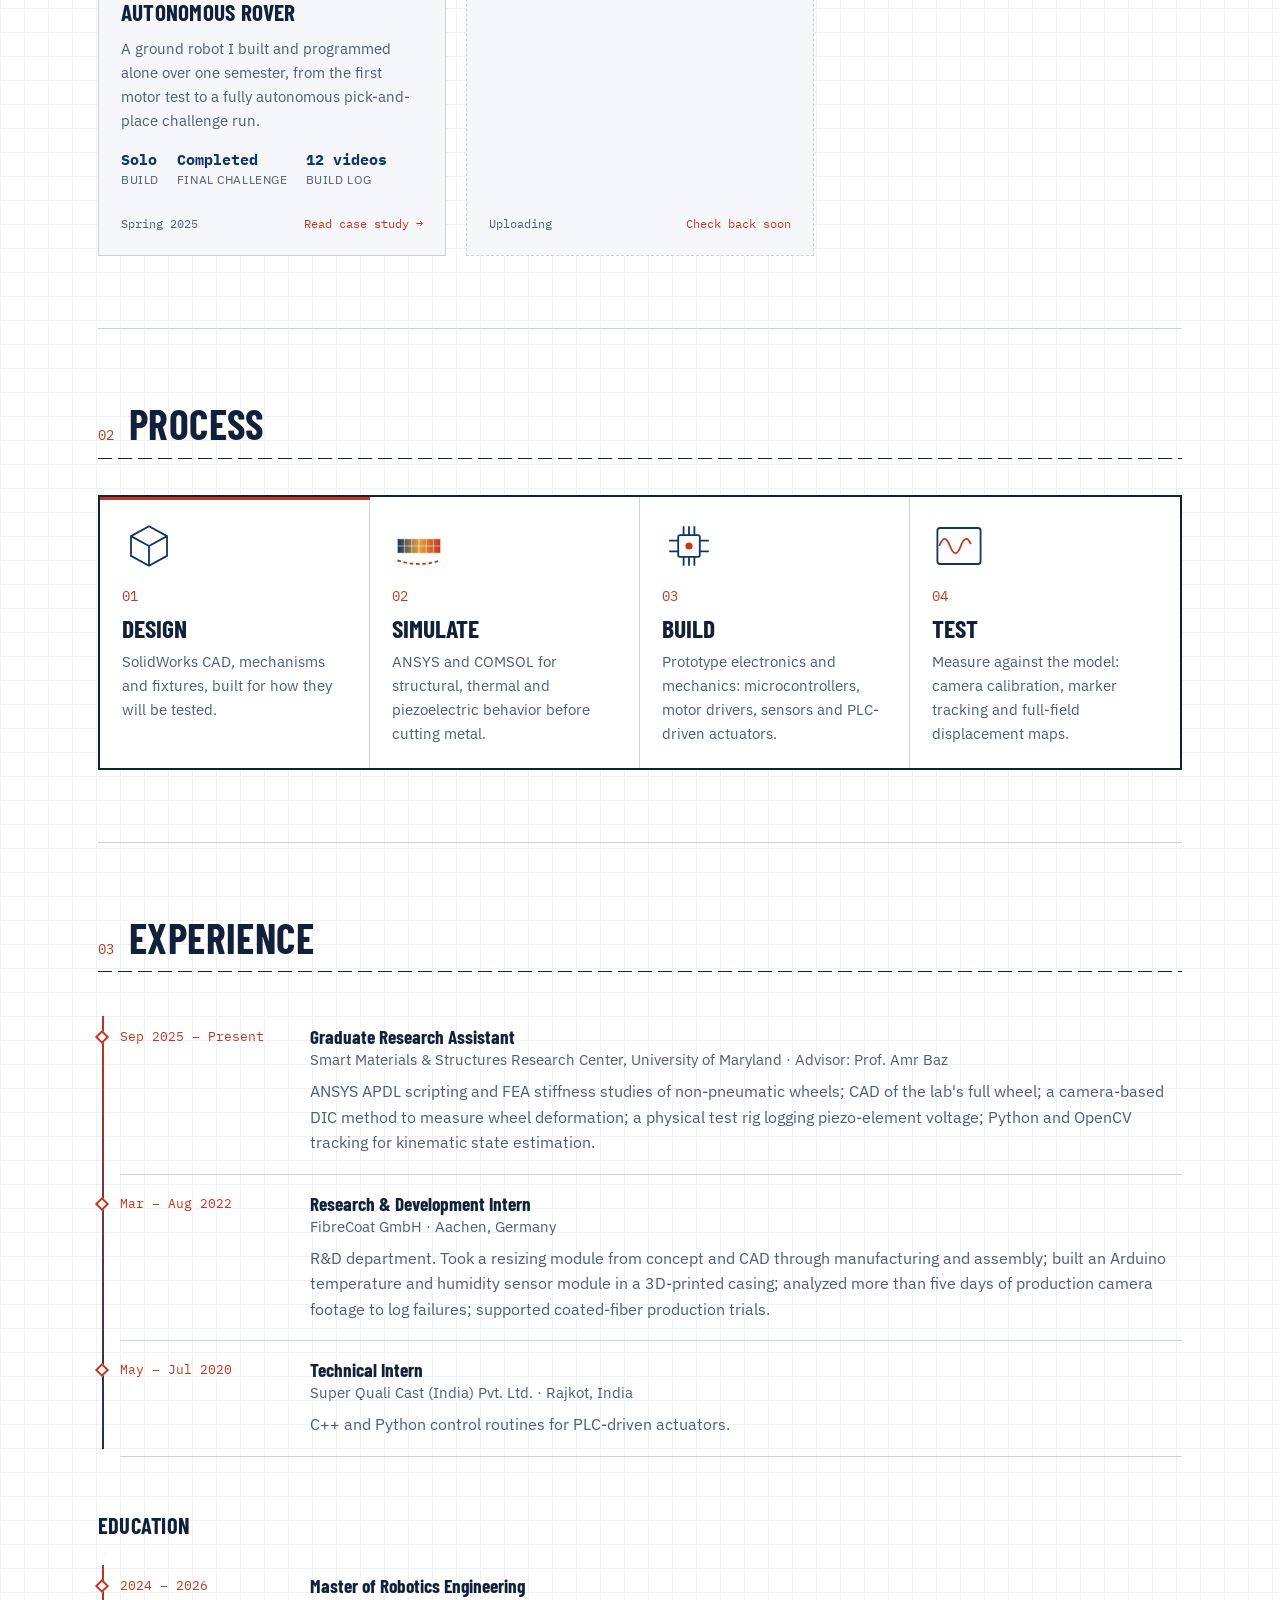
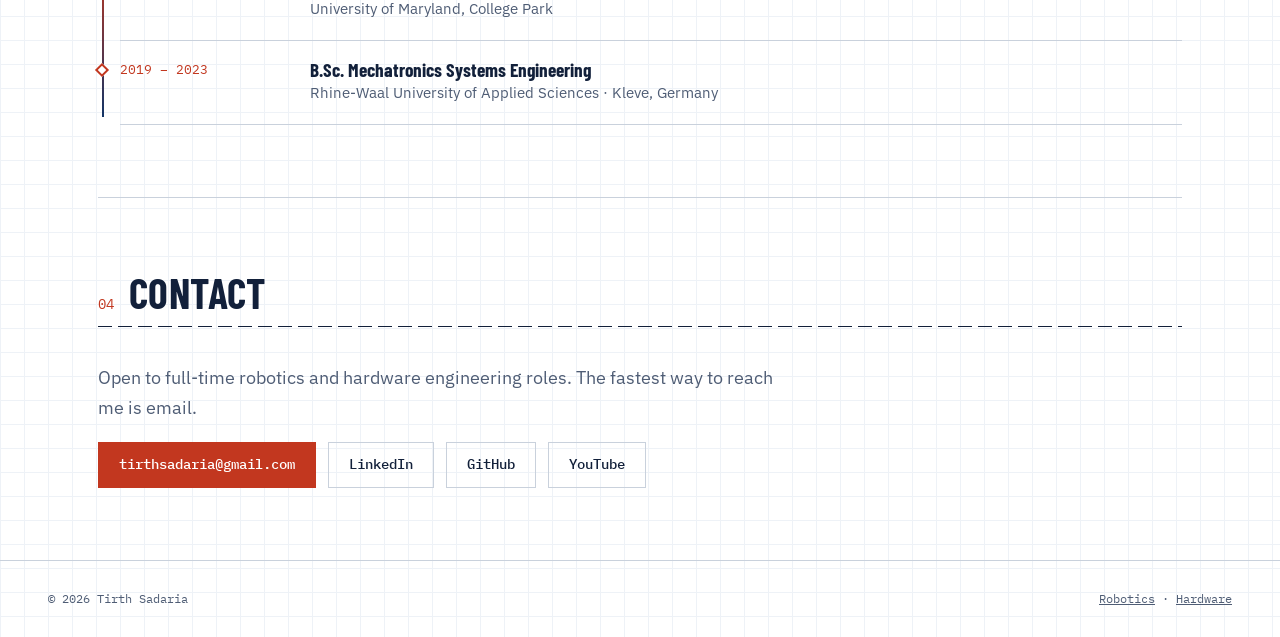
==== commit e9a686a3: "Bring landing-page motion into robotics, hardware and project pages Co-Authored-By: Claude Opus 5.5 " ====
--- a/hardware/index.html
+++ b/hardware/index.html
@@ -11,15 +11,15 @@
 <h1>Design. Simulate.<br>Build. Measure.</h1>
 <p class="lede">I'm Tirth Sadaria, a mechatronics engineer (B.Sc., Germany; M.Eng. Robotics, University of Maryland). I take mechanical and electromechanical systems from CAD and FEA to hardware and test data.</p>
 <div class="hero-cta"><a class="btn" href="#work">See the work</a><a class="btn ghost" href="#contact">Get in touch</a></div></div>
-<div class="hw-side"><svg class="bp" viewBox="0 0 400 300" aria-hidden="true"><g class="bp-draw"><circle cx="160" cy="150" r="110"/><circle cx="160" cy="150" r="96"/><circle cx="160" cy="150" r="28"/><circle cx="160" cy="150" r="10"/><path d="M188.0 150.0 Q225.8 174.0 256.0 150.0"/><path d="M184.2 164.0 Q204.9 203.7 243.1 198.0"/><path d="M174.0 174.2 Q172.1 218.9 208.0 233.1"/><path d="M160.0 178.0 Q136.0 215.8 160.0 246.0"/><path d="M146.0 174.2 Q106.3 194.9 112.0 233.1"/><path d="M135.8 164.0 Q91.1 162.1 76.9 198.0"/><path d="M132.0 150.0 Q94.2 126.0 64.0 150.0"/><path d="M135.8 136.0 Q115.1 96.3 76.9 102.0"/><path d="M146.0 125.8 Q147.9 81.1 112.0 66.9"/><path d="M160.0 122.0 Q184.0 84.2 160.0 54.0"/><path d="M174.0 125.8 Q213.7 105.1 208.0 66.9"/><path d="M184.2 136.0 Q228.9 137.9 243.1 102.0"/></g><g class="bp-dim"><path d="M50 280 H270 M50 272 V288 M270 272 V288"/><text x="160" y="296">Ø 220</text><path d="M300 40 V260 M292 40 H308 M292 260 H308"/><text x="312" y="154">SPOKE WHEEL</text><text x="312" y="168">FEA + DIC</text></g><g class="bp-load"><path d="M160 6 V34 M152 26 L160 38 L168 26"/><text x="172" y="22">F</text></g></svg><table class="titleblock" aria-label="Drawing title block"><tr><th>Drawn by</th><td>T. Sadaria</td><th>Sheet</th><td>01 / 04</td></tr><tr><th>Disciplines</th><td colspan="3">Mechanical · Electrical · Controls · Test</td></tr><tr><th>Tools</th><td colspan="3">SolidWorks · ANSYS · COMSOL · OpenCV · STM32</td></tr><tr><th>Rev</th><td>2026.10</td><th>Status</th><td>Released</td></tr></table></div></section>
+<div class="hw-side"><div class="cnc"><span class="cnc-tag">LIVE · CNC LASER · sheet_06.nc</span><canvas data-scene="laser" data-fill="1" aria-hidden="true"></canvas></div><table class="titleblock" aria-label="Drawing title block"><tr><th>Drawn by</th><td>T. Sadaria</td><th>Sheet</th><td>01 / 04</td></tr><tr><th>Disciplines</th><td colspan="3">Mechanical · Electrical · Controls · Test</td></tr><tr><th>Tools</th><td colspan="3">SolidWorks · ANSYS · COMSOL · OpenCV · STM32</td></tr><tr><th>Rev</th><td>2026.10</td><th>Status</th><td>Released</td></tr></table></div></section>
 <section id="work" class="sec"><h2 class="sec-h"><span>01</span>Selected work</h2><div class="grid"><a class="card rv" href="../projects/wheel-deformation-dic/index.html"><span class="card-kicker">Test &amp; measurement · Vision · FEA</span>
 <h3>Non-Pneumatic Wheel: FEA, Video DIC and Test Rig</h3><p>Modeled, simulated and measured how a non-pneumatic wheel deforms: CAD and ANSYS stiffness studies, a camera-only DIC method with 140 tracked markers, and a physical rig with a piezo element.</p><ul class="metrics"><li><b class="num">140</b><span>Markers tracked</span></li><li><b class="num">0.033 px</b><span>Reprojection error</span></li><li><b class="num">16.35 mm</b><span>Peak deformation</span></li></ul><span class="card-foot">Feb – May 2026 <i>Read case study →</i></span></a><a class="card rv" href="../projects/piezo-energy-harvesting/index.html"><span class="card-kicker">Smart materials · Simulation</span>
 <h3>Piezoelectric Energy Harvesting</h3><p>Finite-element models of PZT harvesters built into a wheel, and a digital-twin plan to estimate harvestable power from a robot&#x27;s suspension.</p><ul class="metrics"><li><b class="num">PZT 1.0, 2.0, wheel</b><span>Models</span></li><li><b class="num">ANSYS + COMSOL</b><span>Solvers</span></li><li><b class="num">Isaac Sim twin</b><span>Next</span></li></ul><span class="card-foot">Sep – Dec 2025 <i>Read case study →</i></span></a><a class="card rv" href="../projects/ur10-surgical-robot/index.html"><span class="card-kicker">CAD · Robot modeling · Simulation</span>
 <h3>UR10 Surgical Assistant Robot</h3><p>A UR10-based surgical assistant with a custom gripper and instrument set, taken from SolidWorks CAD to a URDF model running in Gazebo.</p><ul class="metrics"><li><b class="num">20+</b><span>Model iterations</span></li><li><b class="num">4</b><span>Instruments</span></li><li><b class="num">CAD → URDF → Gazebo</b><span>Pipeline</span></li></ul><span class="card-foot">Nov 2024 – Jan 2025 <i>Read case study →</i></span></a><a class="card rv" href="../projects/autonomous-rover/index.html"><span class="card-media"><img src="https://i.ytimg.com/vi/HJKSBHcZo70/hqdefault.jpg" alt="" loading="lazy" onerror="this.remove()"><span class="play sm" aria-hidden="true">▶</span></span><span class="card-kicker">Autonomy · State estimation · Embedded</span>
 <h3>Autonomous Rover</h3><p>A ground robot I built and programmed alone over one semester, from the first motor test to a fully autonomous pick-and-place challenge run.</p><ul class="metrics"><li><b class="num">Solo</b><span>Build</span></li><li><b class="num">Completed</b><span>Final challenge</span></li><li><b class="num">12 videos</b><span>Build log</span></li></ul><span class="card-foot">Spring 2025 <i>Read case study →</i></span></a><div class="card pipe rv" aria-label="More projects coming"><span class="card-kicker">Build queue</span><h3>More projects uploading</h3><p>Lab videos, test-rig photos and my bachelor thesis work are being added now.</p><div class="pipe-bar" aria-hidden="true"><i></i></div><span class="card-foot"><span class="pipe-dots">Uploading</span><i>Check back soon</i></span></div></div></section>
-<section id="process" class="sec"><h2 class="sec-h"><span>02</span>Process</h2><ol class="process"><li><span class="step-n">01</span><h4>Design</h4><p>SolidWorks CAD, mechanisms and fixtures, built for how they will be tested.</p></li><li><span class="step-n">02</span><h4>Simulate</h4><p>ANSYS and COMSOL for structural, thermal and piezoelectric behavior before cutting metal.</p></li><li><span class="step-n">03</span><h4>Build</h4><p>Prototype electronics and mechanics: microcontrollers, motor drivers, sensors and PLC-driven actuators.</p></li><li><span class="step-n">04</span><h4>Test</h4><p>Measure against the model: camera calibration, marker tracking and full-field displacement maps.</p></li></ol></section>
+<section id="process" class="sec"><h2 class="sec-h"><span>02</span>Process</h2><ol class="process"><span class="proc-run" aria-hidden="true"></span><li><svg class="pi pi-cad" viewBox="0 0 60 60"><g><path d="M30 8 L50 19 L50 41 L30 52 L10 41 L10 19 Z"/><path d="M10 19 L30 30 L50 19 M30 30 V52"/></g></svg><span class="step-n">01</span><h4>Design</h4><p>SolidWorks CAD, mechanisms and fixtures, built for how they will be tested.</p></li><li><svg class="pi pi-fea" viewBox="0 0 60 60"><defs><linearGradient id="heat" x1="0" x2="1"><stop offset="0" stop-color="#123466"/><stop offset=".5" stop-color="#E8A13A"/><stop offset="1" stop-color="#C2371F"/></linearGradient></defs><rect x="6" y="22" width="48" height="16" fill="url(#heat)"/><path class="pi-mesh" d="M6 22 H54 V38 H6 Z M14 22 V38 M22 22 V38 M30 22 V38 M38 22 V38 M46 22 V38 M6 30 H54"/><path class="pi-bend" d="M6 46 Q30 54 54 46"/></svg><span class="step-n">02</span><h4>Simulate</h4><p>ANSYS and COMSOL for structural, thermal and piezoelectric behavior before cutting metal.</p></li><li><svg class="pi pi-pcb" viewBox="0 0 60 60"><rect x="18" y="18" width="24" height="24" rx="2"/><path d="M24 18 V8 M30 18 V8 M36 18 V8 M24 42 V52 M30 42 V52 M36 42 V52 M18 24 H8 M18 36 H8 M42 24 H52 M42 36 H52"/><circle class="pi-led" cx="30" cy="30" r="4"/></svg><span class="step-n">03</span><h4>Build</h4><p>Prototype electronics and mechanics: microcontrollers, motor drivers, sensors and PLC-driven actuators.</p></li><li><svg class="pi pi-scope" viewBox="0 0 60 60"><rect x="6" y="10" width="48" height="40" rx="3"/><path class="pi-wave" d="M8 30 Q14 14 20 30 T32 30 T44 30 T56 30"/></svg><span class="step-n">04</span><h4>Test</h4><p>Measure against the model: camera calibration, marker tracking and full-field displacement maps.</p></li></ol></section>
 <section id="experience" class="sec"><h2 class="sec-h"><span>03</span>Experience</h2><ol class="timeline"><li><span class="when">Sep 2025 – Present</span><div><h4>Graduate Research Assistant</h4><span class="org">Smart Materials &amp; Structures Research Center, University of Maryland · Advisor: Prof. Amr Baz</span><p>ANSYS APDL scripting and FEA stiffness studies of non-pneumatic wheels; CAD of the lab&#x27;s full wheel; a camera-based DIC method to measure wheel deformation; a physical test rig logging piezo-element voltage; Python and OpenCV tracking for kinematic state estimation.</p></div></li><li><span class="when">Mar – Aug 2022</span><div><h4>Research &amp; Development Intern</h4><span class="org">FibreCoat GmbH · Aachen, Germany</span><p>R&amp;D department. Took a resizing module from concept and CAD through manufacturing and assembly; built an Arduino temperature and humidity sensor module in a 3D-printed casing; analyzed more than five days of production camera footage to log failures; supported coated-fiber production trials.</p></div></li><li><span class="when">May – Jul 2020</span><div><h4>Technical Intern</h4><span class="org">Super Quali Cast (India) Pvt. Ltd. · Rajkot, India</span><p>C++ and Python control routines for PLC-driven actuators.</p></div></li></ol><h3 class="sub-h">Education</h3><ol class="timeline"><li><span class="when">2024 – 2026</span><div><h4>Master of Robotics Engineering</h4><span class="org">University of Maryland, College Park</span></div></li><li><span class="when">2019 – 2023</span><div><h4>B.Sc. Mechatronics Systems Engineering</h4><span class="org">Rhine-Waal University of Applied Sciences · Kleve, Germany</span></div></li></ol></section>
 <section id="contact" class="sec contact"><h2 class="sec-h"><span>04</span>Contact</h2>
 <p class="lede">Open to full-time robotics and hardware engineering roles. The fastest way to reach me is email.</p>
-<div class="contact-links"><a class="btn" href="mailto:tirthsadaria@gmail.com">tirthsadaria@gmail.com</a><a class="btn ghost" href="https://www.linkedin.com/in/tirth-sadaria-8895b521a" target="_blank" rel="noopener">LinkedIn</a><a class="btn ghost" href="https://github.com/TirthSadaria" target="_blank" rel="noopener">GitHub</a><a class="btn ghost" href="https://www.youtube.com/@TirthMSadaria" target="_blank" rel="noopener">YouTube</a></div></section></main><footer class="foot"><span>© 2026 Tirth Sadaria</span><span><a href="../robotics/index.html">Robotics</a> · <a href="../hardware/index.html">Hardware</a></span></footer><aside class="bot" id="bot" aria-label="Site update"><div class="bot-bubble" role="status"><button class="bot-x" type="button" aria-label="Dismiss">×</button><span class="bot-t" data-text="Hi! I'm still uploading more projects. New videos and case studies are on the way, so check back soon."></span></div>
+<div class="contact-links"><a class="btn" href="mailto:tirthsadaria@gmail.com">tirthsadaria@gmail.com</a><a class="btn ghost" href="https://www.linkedin.com/in/tirth-sadaria-8895b521a" target="_blank" rel="noopener">LinkedIn</a><a class="btn ghost" href="https://github.com/TirthSadaria" target="_blank" rel="noopener">GitHub</a><a class="btn ghost" href="https://www.youtube.com/@TirthMSadaria" target="_blank" rel="noopener">YouTube</a></div></section></main><footer class="foot"><span>© 2026 Tirth Sadaria</span><span><a href="../robotics/index.html">Robotics</a> · <a href="../hardware/index.html">Hardware</a></span></footer><script src="../assets/scenes.js"></script><aside class="bot" id="bot" aria-label="Site update"><div class="bot-bubble" role="status"><button class="bot-x" type="button" aria-label="Dismiss">×</button><span class="bot-t" data-text="Hi! I'm still uploading more projects. New videos and case studies are on the way, so check back soon."></span></div>
 <button class="bot-fig" type="button" aria-label="Show update message"><svg viewBox="0 0 80 96" aria-hidden="true"><line class="bot-ant" x1="40" y1="4" x2="40" y2="16"/><circle class="bot-led" cx="40" cy="4" r="4"/><rect class="bot-head" x="14" y="16" width="52" height="38" rx="10"/><rect class="bot-face" x="21" y="23" width="38" height="24" rx="6"/><g class="bot-eyes"><circle cx="32" cy="35" r="4"/><circle cx="48" cy="35" r="4"/></g><rect class="bot-body" x="22" y="58" width="36" height="26" rx="6"/><rect class="bot-bar" x="28" y="66" width="24" height="5" rx="2.5"/><rect class="bot-fill" x="28" y="66" width="24" height="5" rx="2.5"/><g class="bot-arm"><rect x="58" y="60" width="16" height="6" rx="3"/></g><rect class="bot-arm-l" x="6" y="62" width="16" height="6" rx="3"/><rect class="bot-wheel" x="24" y="86" width="12" height="8" rx="3"/><rect class="bot-wheel" x="44" y="86" width="12" height="8" rx="3"/></svg></button></aside><script src="../assets/motion.js" defer></script></body></html>
--- a/assets/site.css
+++ b/assets/site.css
@@ -217,3 +217,86 @@
 @keyframes dots{0%{content:""}25%{content:"."}50%{content:".."}75%{content:"..."}}
 @media (max-width:520px){.bot-fig{width:52px;height:62px}.bot-bubble{margin-bottom:38px;font-size:.74rem}}
 @media (prefers-reduced-motion:reduce){.bot-fig,.bot-eyes circle,.bot-led,.bot-fill,.bot-arm,.pipe-bar i{animation:none}}
+.half{position:relative;overflow:hidden}
+.half .anim{position:absolute;inset:0;width:100%;height:100%;pointer-events:none}
+.half>*:not(canvas){position:relative;z-index:1}
+.half-r::before{content:"";position:absolute;inset:0;z-index:1;pointer-events:none;background:linear-gradient(0deg,rgba(7,11,15,.9) 0%,rgba(7,11,15,.4) 35%,transparent 60%)}
+.half-h::before{content:"";position:absolute;inset:0;z-index:1;pointer-events:none;background:linear-gradient(0deg,rgba(255,255,255,.92) 0%,rgba(255,255,255,.5) 35%,transparent 60%)}
+@media (max-width:720px){.split-name{order:-1}}
+.split{grid-template-columns:3fr 2fr}
+@media (max-width:720px){.split{grid-template-columns:1fr}.half-r{min-height:56vh}.half-h{min-height:40vh}}
+
+.split-name{left:60%}
+@media (max-width:720px){.split-name{left:auto}.half-h{min-height:64vh}}
+/* ===== v3: page-level motion ===== */
+.r-hero{overflow:hidden}
+.hero-scene{position:absolute;inset:0;width:100%;height:100%;opacity:.55;pointer-events:none;-webkit-mask-image:linear-gradient(90deg,transparent 18%,#000 55%);mask-image:linear-gradient(90deg,transparent 18%,#000 55%)}
+.r-hero .hero-in,.r-hero .feed{position:relative;z-index:1}
+.r-hero .hero-in{background:radial-gradient(ellipse at 20% 50%,rgba(7,11,15,.75),transparent 70%)}
+.cnc{position:relative;border:2px solid var(--fg);background:#fff;aspect-ratio:300/215}
+.cnc canvas{position:absolute;inset:0;width:100%;height:100%}
+.cnc-tag{position:absolute;top:-11px;left:12px;background:#fff;padding:0 8px;font-family:var(--mono);font-size:.68rem;color:var(--accent);letter-spacing:.06em;z-index:1}
+.hw-side{flex:0 1 440px}
+/* section headers: scan underline */
+.sec-h{position:relative;padding-bottom:12px}
+.sec-h::after{content:"";position:absolute;left:0;bottom:0;height:2px;width:100%;background:linear-gradient(90deg,var(--accent),var(--accent2) 30%,transparent 60%);transform:scaleX(0);transform-origin:left;transition:transform 1.1s cubic-bezier(.2,.7,.2,1) .2s}
+.sec-h.in::after{transform:scaleX(1)}
+.t-h .sec-h::after{background:repeating-linear-gradient(90deg,var(--fg) 0 14px,transparent 14px 20px);height:1px}
+/* cards: cursor spotlight + HUD corners / drawing ticks */
+.card{position:relative;overflow:hidden;--mx:50%;--my:50%}
+.card::before{content:"";position:absolute;inset:0;pointer-events:none;opacity:0;transition:opacity .3s;background:radial-gradient(360px circle at var(--mx) var(--my),color-mix(in srgb,var(--accent) 16%,transparent),transparent 60%)}
+.card:hover::before{opacity:1}
+.t-r .card::after{content:"";position:absolute;inset:8px;pointer-events:none;opacity:0;transition:opacity .25s,inset .25s;background:linear-gradient(#B6F23C,#B6F23C) top left/14px 2px,linear-gradient(#B6F23C,#B6F23C) top left/2px 14px,linear-gradient(#B6F23C,#B6F23C) top right/14px 2px,linear-gradient(#B6F23C,#B6F23C) top right/2px 14px,linear-gradient(#B6F23C,#B6F23C) bottom left/14px 2px,linear-gradient(#B6F23C,#B6F23C) bottom left/2px 14px,linear-gradient(#B6F23C,#B6F23C) bottom right/14px 2px,linear-gradient(#B6F23C,#B6F23C) bottom right/2px 14px;background-repeat:no-repeat}
+.t-r .card:hover::after{opacity:1;inset:4px}
+.t-h .card::after{content:attr(data-dim);position:absolute;right:10px;top:8px;font-family:var(--mono);font-size:.62rem;color:var(--accent);opacity:0;transition:opacity .25s}
+.t-h .card:hover{border-color:var(--fg);box-shadow:6px 6px 0 var(--fg)}
+.t-h .card:hover::after{opacity:1}
+.card>*{position:relative;z-index:1}
+/* timeline: drawn line + pulsing nodes */
+.timeline{position:relative;padding-left:22px!important}
+.timeline::before{content:"";position:absolute;left:4px;top:8px;bottom:8px;width:2px;background:linear-gradient(var(--accent),var(--accent2));transform:scaleY(0);transform-origin:top;transition:transform 1.4s ease}
+.timeline.in::before{transform:scaleY(1)}
+.timeline li{position:relative}
+.timeline li::before{content:"";position:absolute;left:-23px;top:24px;width:10px;height:10px;border-radius:50%;background:var(--bg);border:2px solid var(--accent);box-shadow:0 0 0 0 var(--accent);animation:pulse 2.6s infinite}
+.t-h .timeline li::before{border-radius:0;transform:rotate(45deg)}
+@keyframes pulse{0%{box-shadow:0 0 0 0 color-mix(in srgb,var(--accent) 60%,transparent)}70%,100%{box-shadow:0 0 0 10px transparent}}
+/* robotics stack as terminal */
+.term{background:#05080B;border:1px solid var(--line);border-radius:8px;padding:0 20px 14px;font-family:var(--mono)}
+.term-bar{display:flex;gap:7px;align-items:center;margin:0 -20px 6px;padding:10px 14px;border-bottom:1px solid var(--line);font-size:.75rem;color:var(--muted)}
+.term-bar i{width:10px;height:10px;border-radius:50%;background:#2a3a46}.term-bar i:first-child{background:#ff5f57}.term-bar i:nth-child(2){background:#febc2e}.term-bar i:nth-child(3){background:#28c840}
+.term-bar span{margin-left:10px}
+.term .stack-row{border-bottom:0;padding:5px 0;font-size:.88rem}
+.term .stack-row p{color:var(--fg)}
+.caret{display:inline-block;width:9px;height:1.1em;vertical-align:middle;background:var(--accent2);animation:blink 1s steps(2,start) infinite}
+/* hardware process: icons + running signal */
+.process{position:relative}
+.proc-run{position:absolute;top:0;left:0;height:3px;width:25%;background:var(--accent);animation:run 6s linear infinite;z-index:2}
+@keyframes run{0%{transform:translateX(-100%)}100%{transform:translateX(400%)}}
+.pi{width:54px;height:54px;display:block;margin-bottom:10px;fill:none;stroke:var(--accent2);stroke-width:2}
+.pi-cad g{transform-origin:30px 30px;animation:wob 6s ease-in-out infinite}
+@keyframes wob{50%{transform:rotate(30deg) scale(.92)}}
+.pi-fea rect{stroke:none;animation:heat 3s ease-in-out infinite alternate}
+.pi-mesh{stroke:#fff;stroke-width:.8;opacity:.7}
+.pi-bend{stroke:var(--accent);stroke-dasharray:4 3;animation:dash 1.5s linear infinite}
+@keyframes heat{from{filter:hue-rotate(0)}to{filter:hue-rotate(-25deg) saturate(1.4)}}
+.pi-pcb path{stroke-dasharray:10;animation:dash 1.2s linear infinite}
+.pi-led{fill:var(--accent);stroke:none;animation:blink 1s steps(2,start) infinite}
+.pi-wave{stroke:var(--accent);stroke-dasharray:60 200;animation:wave2 2s linear infinite}
+@keyframes dash{to{stroke-dashoffset:-20}}
+@keyframes wave2{from{stroke-dashoffset:200}to{stroke-dashoffset:-60}}
+.process li{transition:background .3s}
+.process li:hover{background:#F5F7FA}
+/* project header band */
+.p-head{position:relative;overflow:hidden;border-bottom:1px solid var(--line);min-height:360px;display:flex;align-items:center}
+.p-head canvas{position:absolute;inset:0;width:100%;height:100%;pointer-events:none}
+.t-r .p-head canvas{opacity:.75;-webkit-mask-image:linear-gradient(90deg,transparent 30%,#000 70%);mask-image:linear-gradient(90deg,transparent 30%,#000 70%)}
+.p-head-in{position:relative;z-index:1;max-width:860px;margin:0 auto;padding:56px clamp(16px,4vw,48px);width:100%}
+.p-head-in h1{font-size:clamp(2.2rem,6vw,3.6rem);margin-bottom:16px;max-width:16ch}
+.p-head-in .lede{max-width:52ch}
+.p-main{padding-top:24px}
+.readbar{position:fixed;top:0;left:0;height:3px;width:100%;background:linear-gradient(90deg,var(--accent),var(--accent2));transform:scaleX(0);transform-origin:left;z-index:60}
+@media (max-width:720px){.p-head canvas{opacity:.25}.t-r .p-head canvas{-webkit-mask-image:none;mask-image:none}}
+
+.hw-side .titleblock{flex:none}
+.t-h .p-head canvas{-webkit-mask-image:linear-gradient(90deg,transparent 52%,#000 72%);mask-image:linear-gradient(90deg,transparent 52%,#000 72%)}
+.t-h .p-head-in .lede,.t-h .p-head-in h1{max-width:min(560px,100%)}
